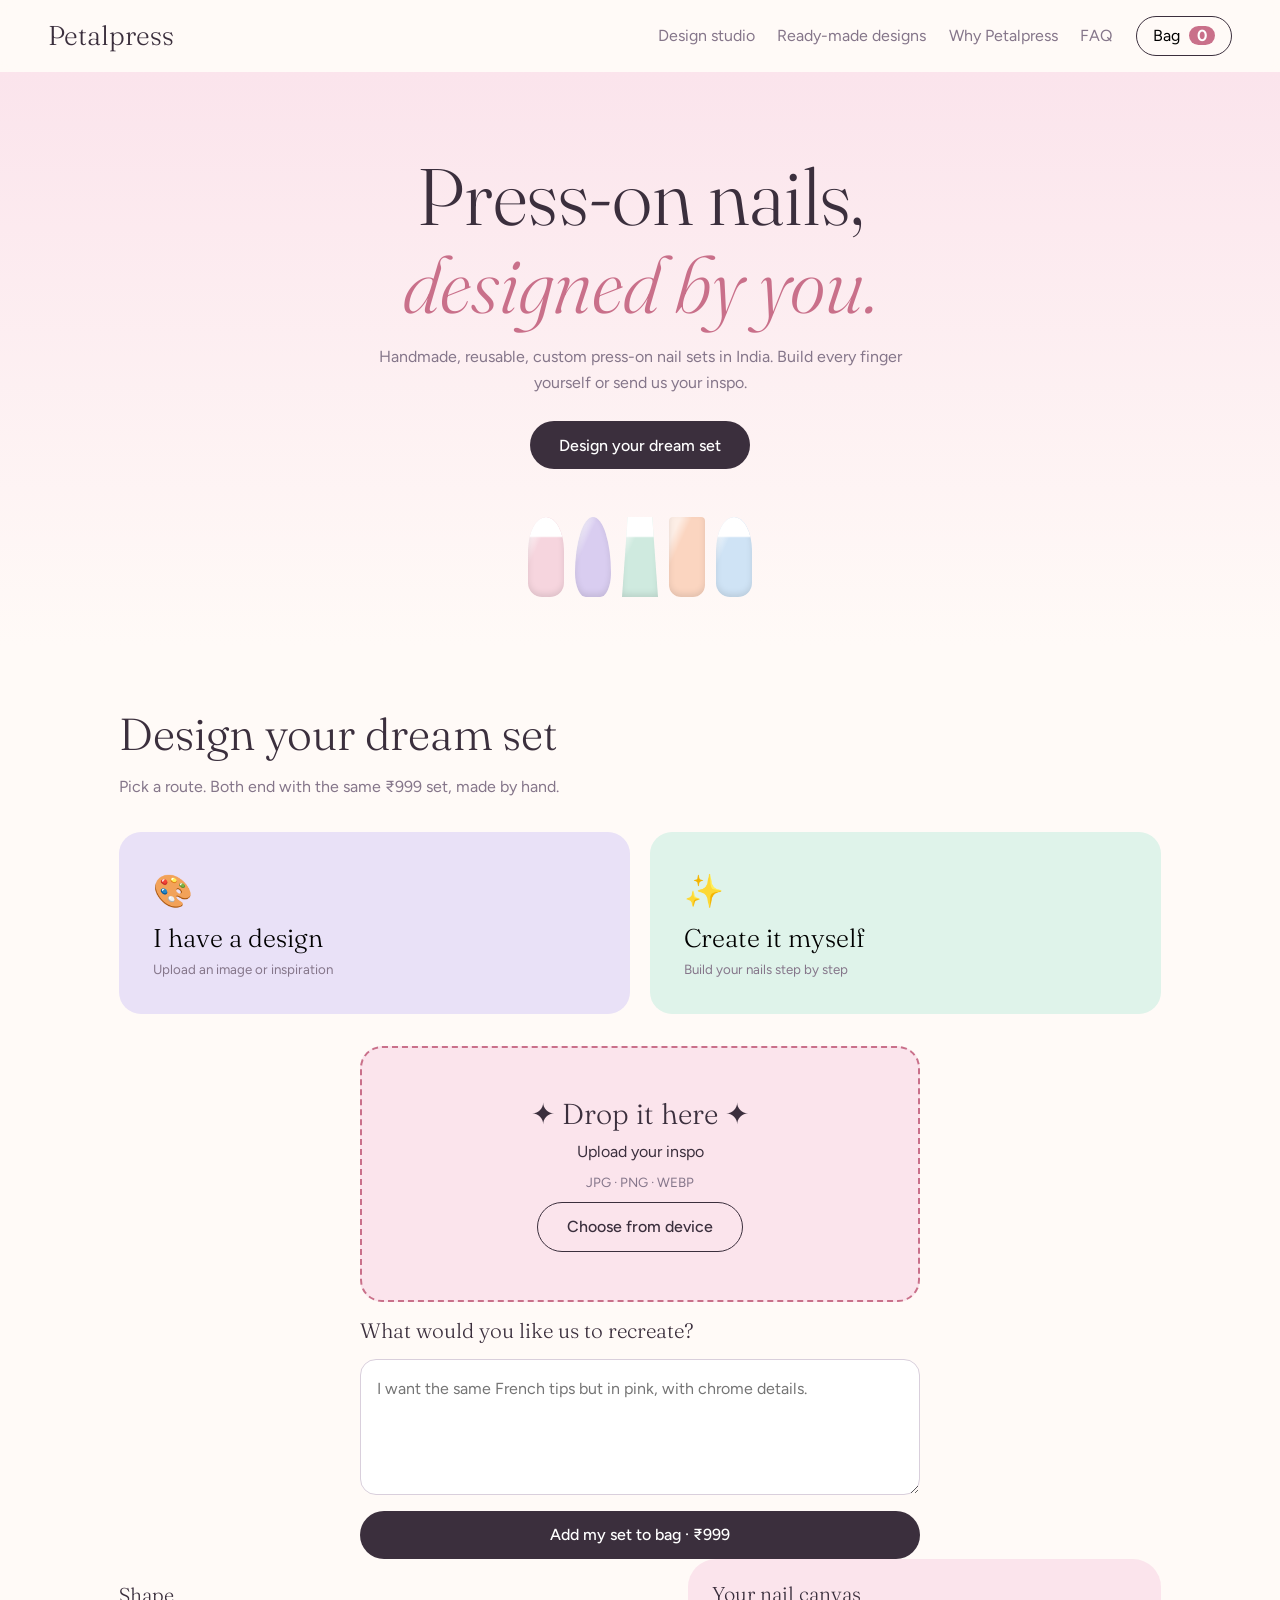
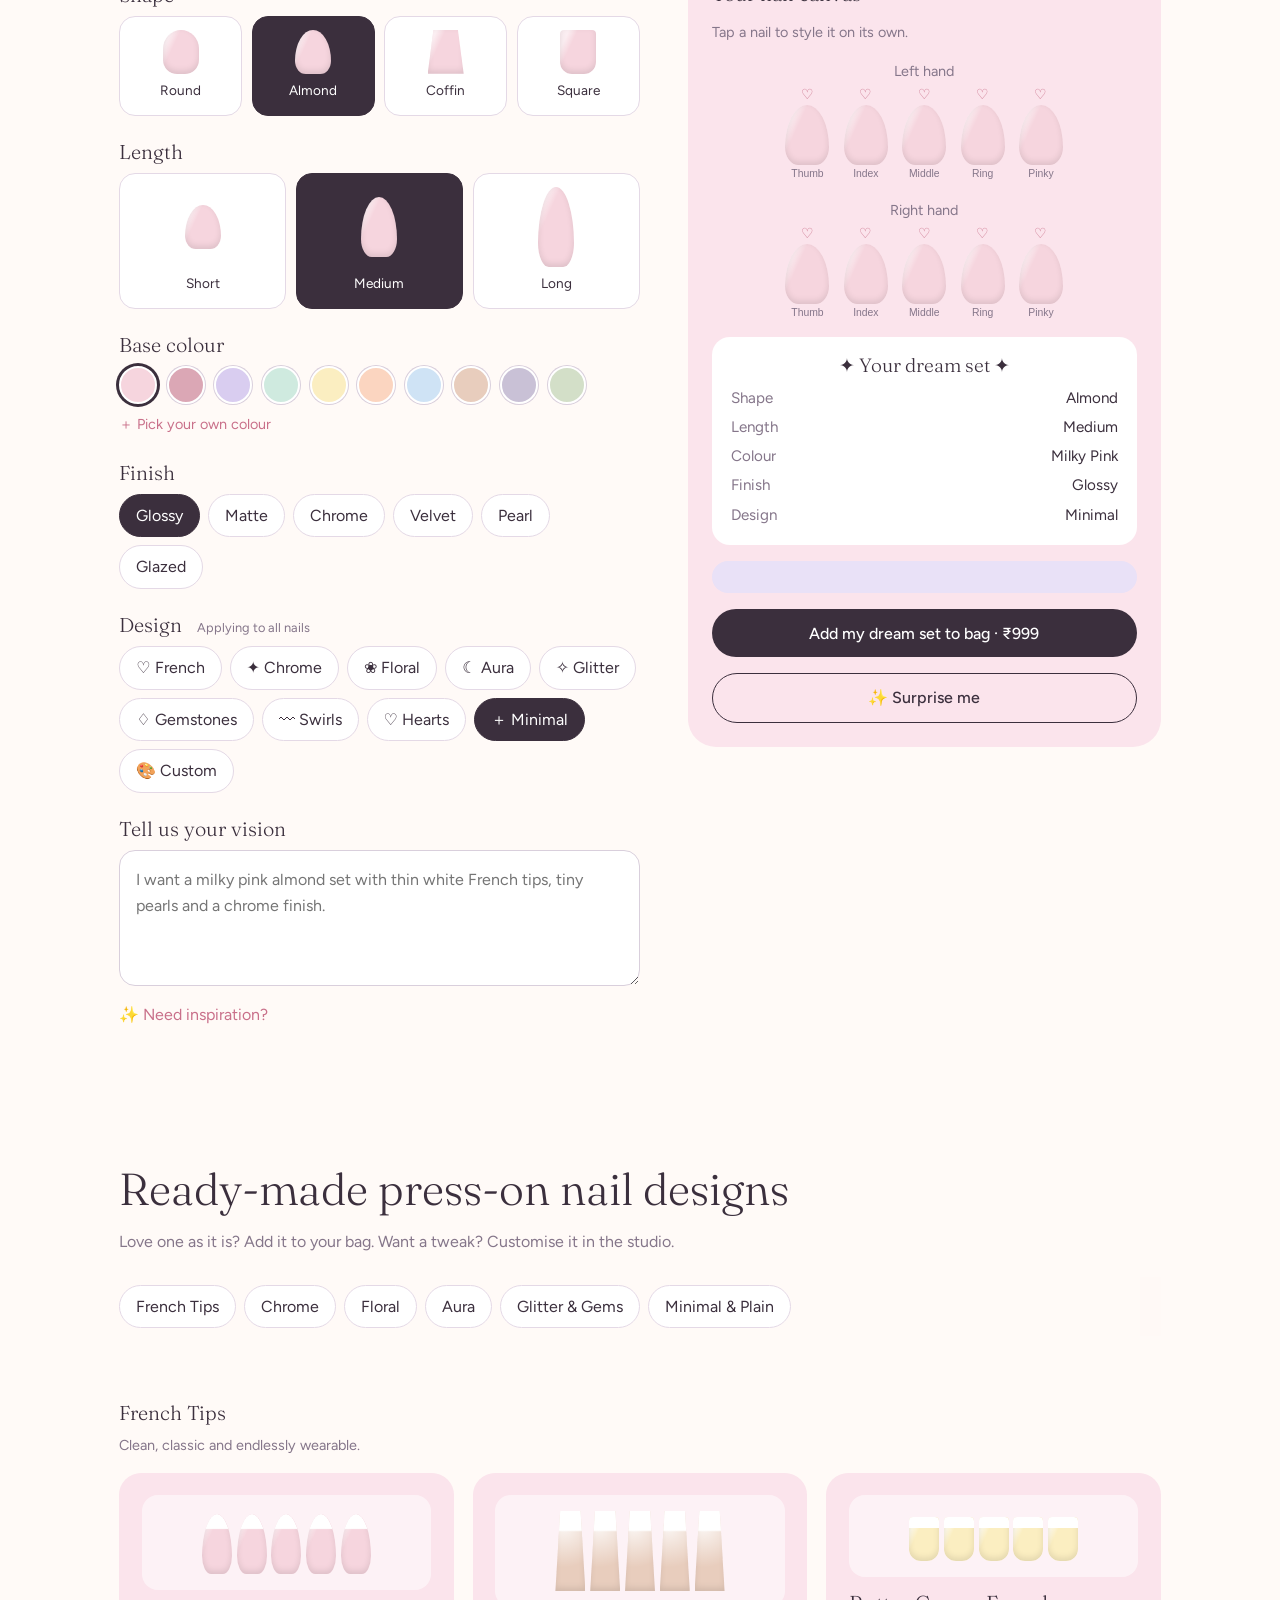
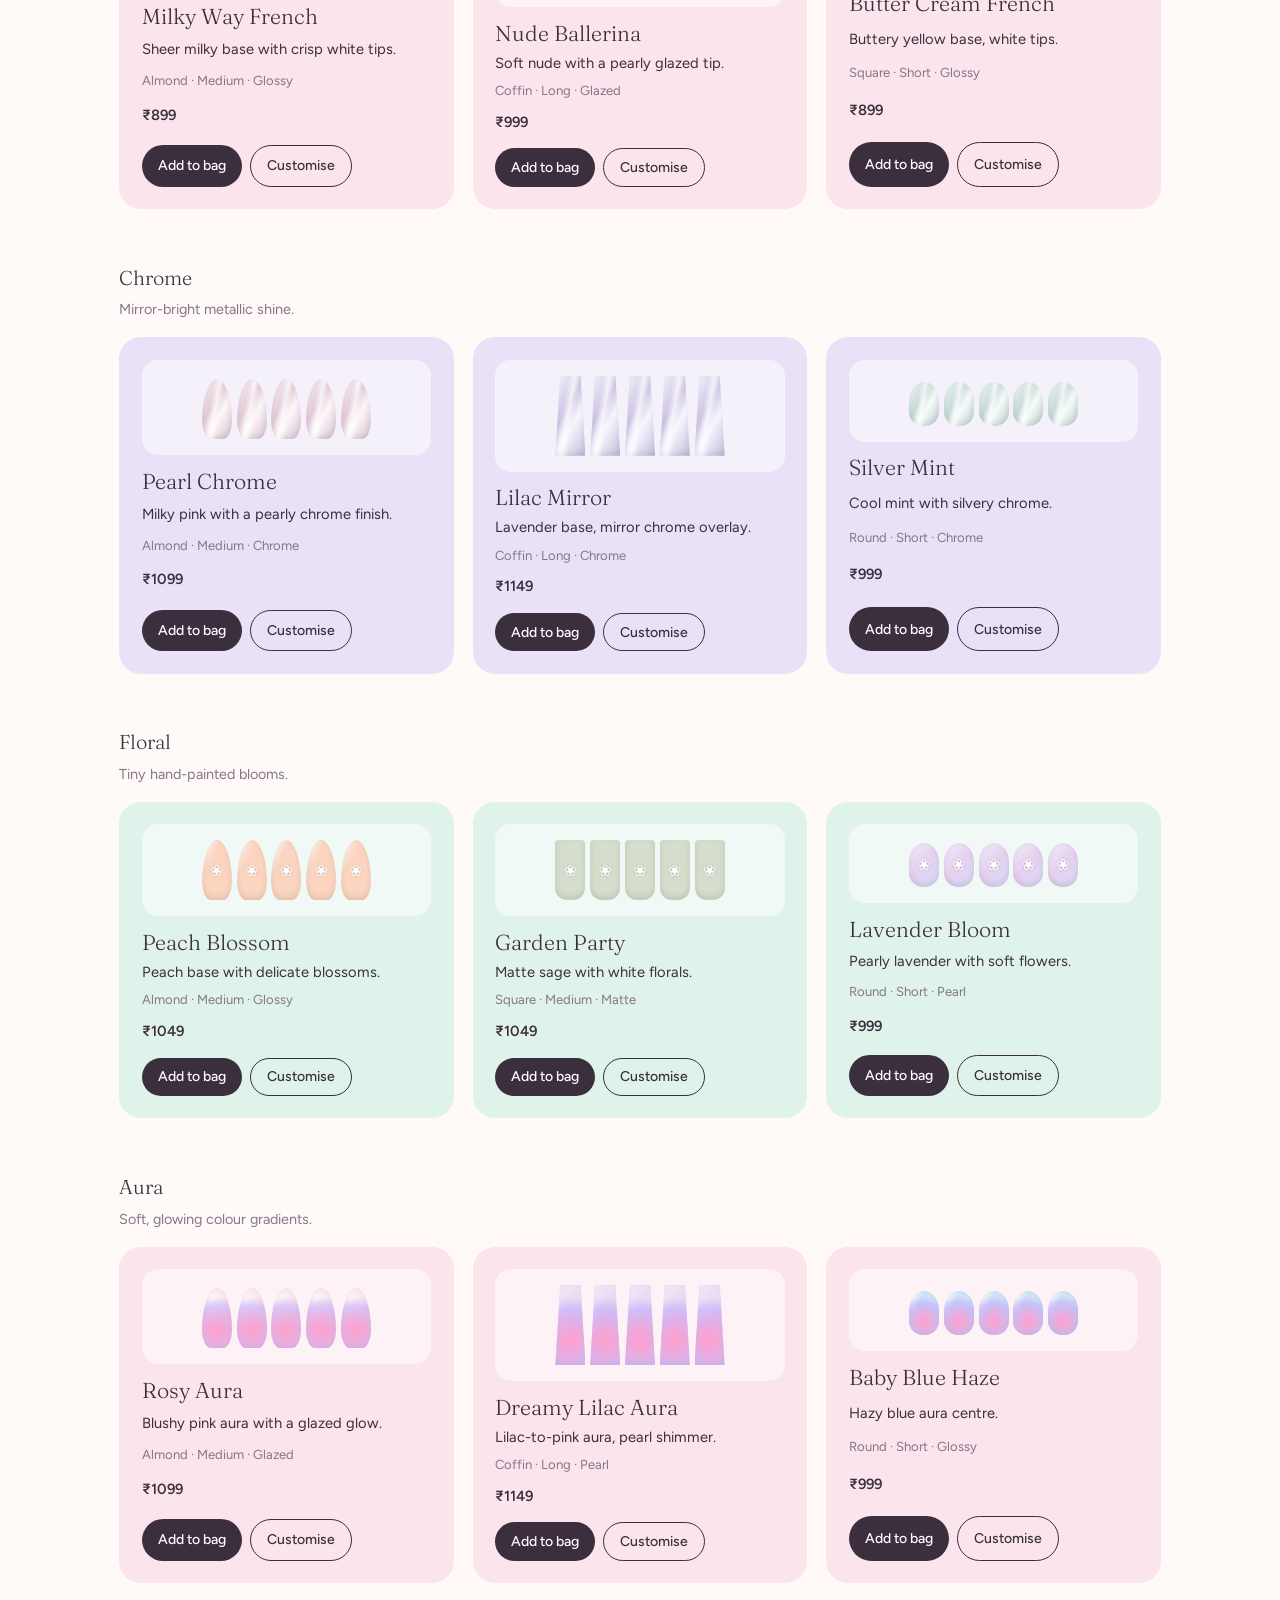
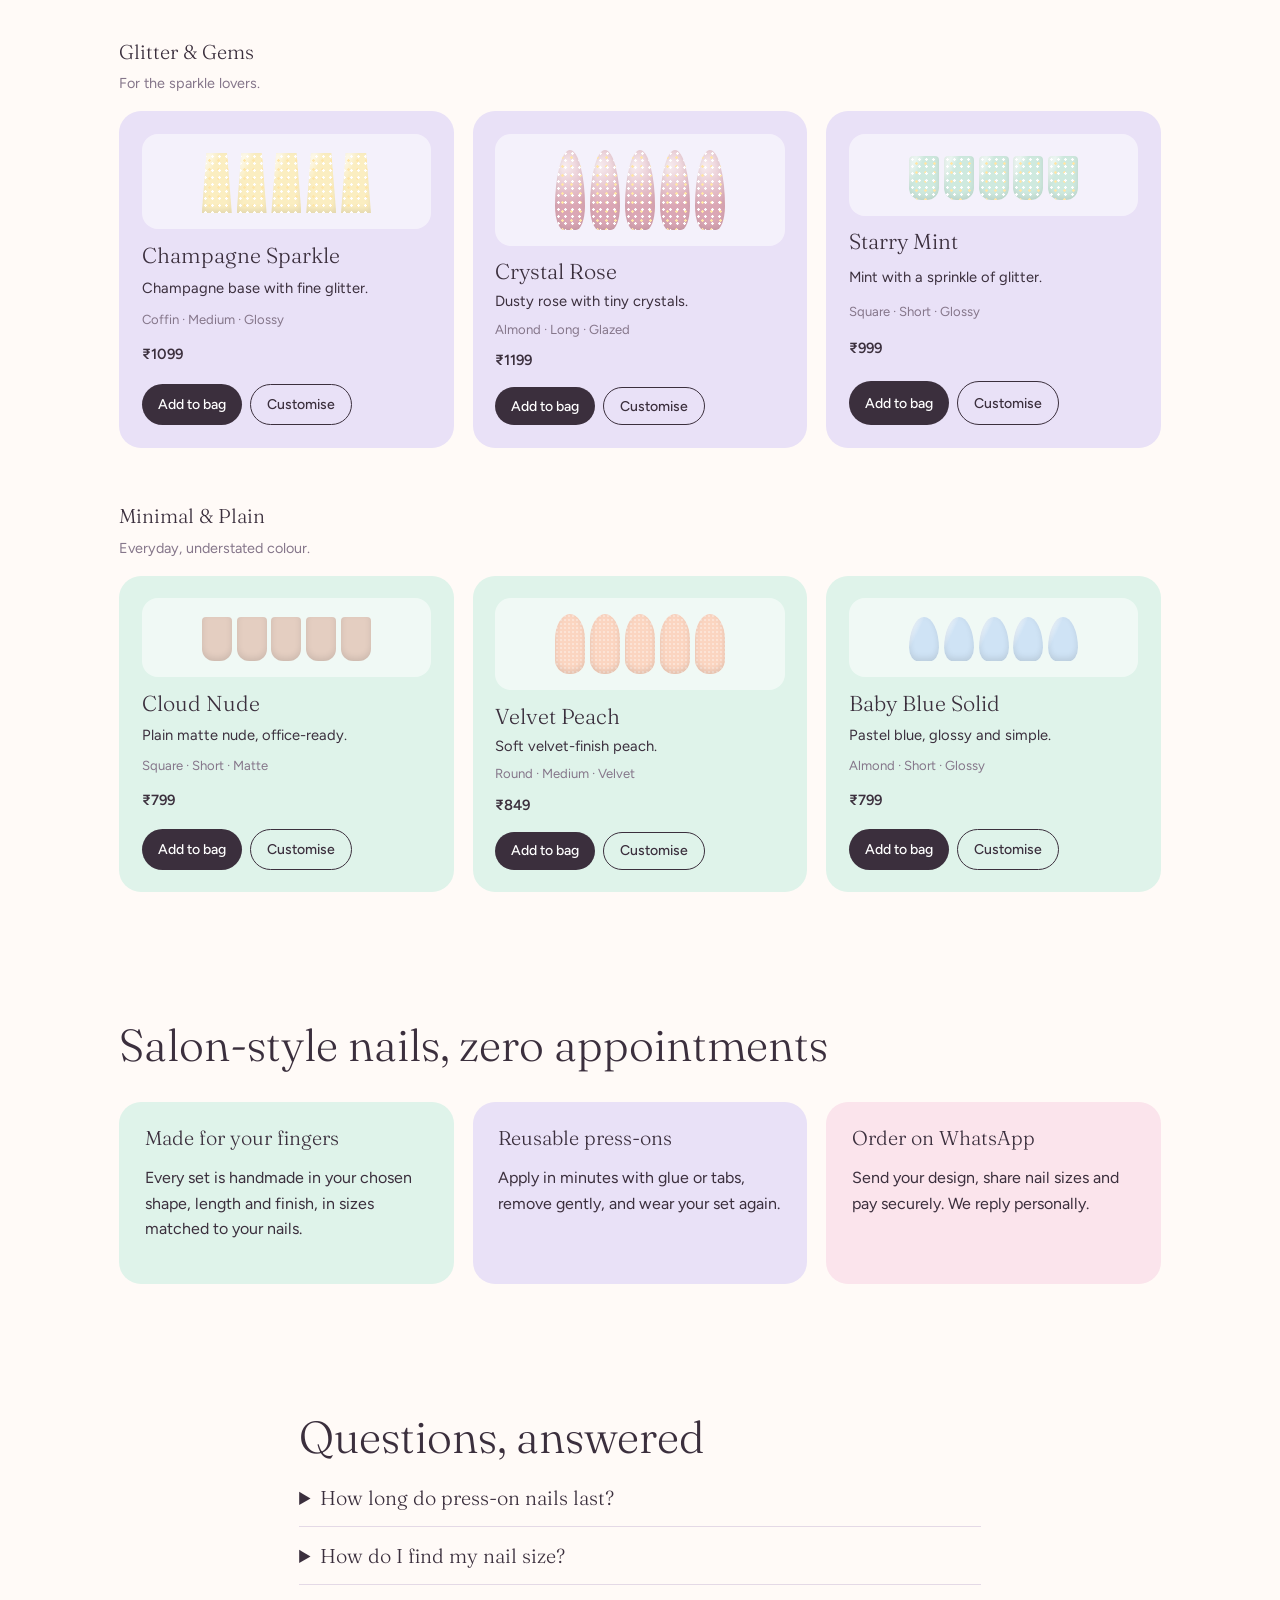
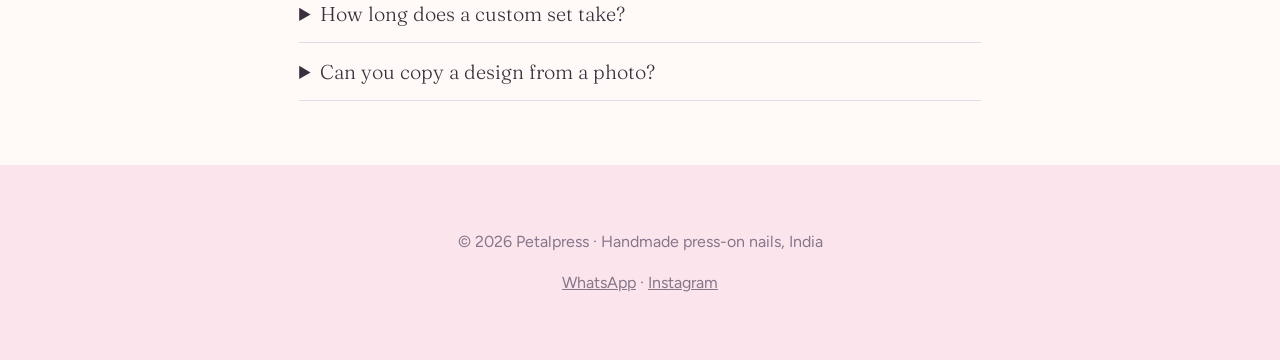
==== index.html @ 35c2916c "Add files via upload" ====
<!DOCTYPE html>
<html lang="en-IN">
<head>
<meta charset="utf-8">
<meta name="viewport" content="width=device-width, initial-scale=1">
<title>Custom Press-On Nails India | Design Your Dream Set | Petalpress</title>
<meta name="description" content="Design custom press-on nails online. Pick shape, length, colour, finish and design for each finger, or upload your inspo. Handmade reusable nail sets from ₹999, delivered across India.">
<meta name="robots" content="index, follow, max-image-preview:large">
<link rel="canonical" href="https://www.yourdomain.com/">
<meta name="theme-color" content="#fbe4ec">
<link rel="icon" href="/favicon.svg" type="image/svg+xml">
<link rel="apple-touch-icon" href="/apple-touch-icon.png">
<link rel="manifest" href="/site.webmanifest">
<meta property="og:type" content="website">
<meta property="og:site_name" content="Petalpress">
<meta property="og:title" content="Custom Press-On Nails India | Design Your Dream Set">
<meta property="og:description" content="Build your own handmade press-on nail set, finger by finger, and order on WhatsApp.">
<meta property="og:url" content="https://www.yourdomain.com/">
<meta property="og:image" content="https://www.yourdomain.com/og-image.jpg">
<meta property="og:locale" content="en_IN">
<meta name="twitter:card" content="summary_large_image">
<meta name="twitter:title" content="Custom Press-On Nails India | Petalpress">
<meta name="twitter:description" content="Design your dream press-on nail set online. Handmade, reusable, from ₹999.">
<meta name="twitter:image" content="https://www.yourdomain.com/og-image.jpg">
<link rel="preconnect" href="https://fonts.googleapis.com">
<link rel="preconnect" href="https://fonts.gstatic.com" crossorigin>
<link rel="stylesheet" href="https://fonts.googleapis.com/css2?family=Fraunces:ital,opsz,wght@0,9..144,300;1,9..144,300&family=Figtree:wght@400;500;600&display=swap">
<link rel="stylesheet" href="/styles.css">
<script type="application/ld+json">
{"@context":"https://schema.org","@graph":[
{"@type":"Organization","@id":"https://www.yourdomain.com/#org","name":"Petalpress","url":"https://www.yourdomain.com/","logo":"https://www.yourdomain.com/logo.png","sameAs":["https://www.instagram.com/yourhandle"],"contactPoint":{"@type":"ContactPoint","contactType":"customer service","telephone":"+91-9999999999","availableLanguage":["English","Hindi"]}},
{"@type":"WebSite","@id":"https://www.yourdomain.com/#site","url":"https://www.yourdomain.com/","name":"Petalpress","publisher":{"@id":"https://www.yourdomain.com/#org"},"inLanguage":"en-IN"},
{"@type":"Product","name":"Custom Handmade Press-On Nail Set","description":"Personalised reusable press-on nails. Choose shape, length, colour, finish and design for every nail.","image":"https://www.yourdomain.com/og-image.jpg","brand":{"@type":"Brand","name":"Petalpress"},"offers":{"@type":"Offer","priceCurrency":"INR","price":"999","availability":"https://schema.org/InStock","url":"https://www.yourdomain.com/#studio","areaServed":"IN"}},
{"@type":"FAQPage","mainEntity":[
{"@type":"Question","name":"How long do press-on nails last?","acceptedAnswer":{"@type":"Answer","text":"With nail glue they last 1 to 2 weeks. With adhesive tabs they last 2 to 3 days. Gently removed sets can be reused."}},
{"@type":"Question","name":"How do I find my nail size?","acceptedAnswer":{"@type":"Answer","text":"Measure the widest part of each nail in millimetres and send the sizes on WhatsApp after you place your order. We also send a size guide."}},
{"@type":"Question","name":"How long does a custom set take?","acceptedAnswer":{"@type":"Answer","text":"Each set is handmade to order in 5 to 7 working days, plus delivery across India."}},
{"@type":"Question","name":"Can you copy a design from a photo?","acceptedAnswer":{"@type":"Answer","text":"Yes. Choose I have a design, upload your inspiration, describe any changes, and send us the image on WhatsApp."}}]}]}
</script>
<script type="application/ld+json">
{"@context": "https://schema.org", "@type": "ItemList", "name": "Ready-made press-on nail designs", "itemListElement": [{"@type": "ListItem", "position": 1, "item": {"@type": "Product", "name": "Milky Way French Press-On Nails", "description": "Sheer milky base with crisp white tips.", "brand": {"@type": "Brand", "name": "Petalpress"}, "offers": {"@type": "Offer", "priceCurrency": "INR", "price": "899", "availability": "https://schema.org/InStock"}}}, {"@type": "ListItem", "position": 2, "item": {"@type": "Product", "name": "Nude Ballerina Press-On Nails", "description": "Soft nude with a pearly glazed tip.", "brand": {"@type": "Brand", "name": "Petalpress"}, "offers": {"@type": "Offer", "priceCurrency": "INR", "price": "999", "availability": "https://schema.org/InStock"}}}, {"@type": "ListItem", "position": 3, "item": {"@type": "Product", "name": "Butter Cream French Press-On Nails", "description": "Buttery yellow base, white tips.", "brand": {"@type": "Brand", "name": "Petalpress"}, "offers": {"@type": "Offer", "priceCurrency": "INR", "price": "899", "availability": "https://schema.org/InStock"}}}, {"@type": "ListItem", "position": 4, "item": {"@type": "Product", "name": "Pearl Chrome Press-On Nails", "description": "Milky pink with a pearly chrome finish.", "brand": {"@type": "Brand", "name": "Petalpress"}, "offers": {"@type": "Offer", "priceCurrency": "INR", "price": "1099", "availability": "https://schema.org/InStock"}}}, {"@type": "ListItem", "position": 5, "item": {"@type": "Product", "name": "Lilac Mirror Press-On Nails", "description": "Lavender base, mirror chrome overlay.", "brand": {"@type": "Brand", "name": "Petalpress"}, "offers": {"@type": "Offer", "priceCurrency": "INR", "price": "1149", "availability": "https://schema.org/InStock"}}}, {"@type": "ListItem", "position": 6, "item": {"@type": "Product", "name": "Silver Mint Press-On Nails", "description": "Cool mint with silvery chrome.", "brand": {"@type": "Brand", "name": "Petalpress"}, "offers": {"@type": "Offer", "priceCurrency": "INR", "price": "999", "availability": "https://schema.org/InStock"}}}, {"@type": "ListItem", "position": 7, "item": {"@type": "Product", "name": "Peach Blossom Press-On Nails", "description": "Peach base with delicate blossoms.", "brand": {"@type": "Brand", "name": "Petalpress"}, "offers": {"@type": "Offer", "priceCurrency": "INR", "price": "1049", "availability": "https://schema.org/InStock"}}}, {"@type": "ListItem", "position": 8, "item": {"@type": "Product", "name": "Garden Party Press-On Nails", "description": "Matte sage with white florals.", "brand": {"@type": "Brand", "name": "Petalpress"}, "offers": {"@type": "Offer", "priceCurrency": "INR", "price": "1049", "availability": "https://schema.org/InStock"}}}, {"@type": "ListItem", "position": 9, "item": {"@type": "Product", "name": "Lavender Bloom Press-On Nails", "description": "Pearly lavender with soft flowers.", "brand": {"@type": "Brand", "name": "Petalpress"}, "offers": {"@type": "Offer", "priceCurrency": "INR", "price": "999", "availability": "https://schema.org/InStock"}}}, {"@type": "ListItem", "position": 10, "item": {"@type": "Product", "name": "Rosy Aura Press-On Nails", "description": "Blushy pink aura with a glazed glow.", "brand": {"@type": "Brand", "name": "Petalpress"}, "offers": {"@type": "Offer", "priceCurrency": "INR", "price": "1099", "availability": "https://schema.org/InStock"}}}, {"@type": "ListItem", "position": 11, "item": {"@type": "Product", "name": "Dreamy Lilac Aura Press-On Nails", "description": "Lilac-to-pink aura, pearl shimmer.", "brand": {"@type": "Brand", "name": "Petalpress"}, "offers": {"@type": "Offer", "priceCurrency": "INR", "price": "1149", "availability": "https://schema.org/InStock"}}}, {"@type": "ListItem", "position": 12, "item": {"@type": "Product", "name": "Baby Blue Haze Press-On Nails", "description": "Hazy blue aura centre.", "brand": {"@type": "Brand", "name": "Petalpress"}, "offers": {"@type": "Offer", "priceCurrency": "INR", "price": "999", "availability": "https://schema.org/InStock"}}}, {"@type": "ListItem", "position": 13, "item": {"@type": "Product", "name": "Champagne Sparkle Press-On Nails", "description": "Champagne base with fine glitter.", "brand": {"@type": "Brand", "name": "Petalpress"}, "offers": {"@type": "Offer", "priceCurrency": "INR", "price": "1099", "availability": "https://schema.org/InStock"}}}, {"@type": "ListItem", "position": 14, "item": {"@type": "Product", "name": "Crystal Rose Press-On Nails", "description": "Dusty rose with tiny crystals.", "brand": {"@type": "Brand", "name": "Petalpress"}, "offers": {"@type": "Offer", "priceCurrency": "INR", "price": "1199", "availability": "https://schema.org/InStock"}}}, {"@type": "ListItem", "position": 15, "item": {"@type": "Product", "name": "Starry Mint Press-On Nails", "description": "Mint with a sprinkle of glitter.", "brand": {"@type": "Brand", "name": "Petalpress"}, "offers": {"@type": "Offer", "priceCurrency": "INR", "price": "999", "availability": "https://schema.org/InStock"}}}, {"@type": "ListItem", "position": 16, "item": {"@type": "Product", "name": "Cloud Nude Press-On Nails", "description": "Plain matte nude, office-ready.", "brand": {"@type": "Brand", "name": "Petalpress"}, "offers": {"@type": "Offer", "priceCurrency": "INR", "price": "799", "availability": "https://schema.org/InStock"}}}, {"@type": "ListItem", "position": 17, "item": {"@type": "Product", "name": "Velvet Peach Press-On Nails", "description": "Soft velvet-finish peach.", "brand": {"@type": "Brand", "name": "Petalpress"}, "offers": {"@type": "Offer", "priceCurrency": "INR", "price": "849", "availability": "https://schema.org/InStock"}}}, {"@type": "ListItem", "position": 18, "item": {"@type": "Product", "name": "Baby Blue Solid Press-On Nails", "description": "Pastel blue, glossy and simple.", "brand": {"@type": "Brand", "name": "Petalpress"}, "offers": {"@type": "Offer", "priceCurrency": "INR", "price": "799", "availability": "https://schema.org/InStock"}}}]}
</script>
</head>
<body>
<a class="skip" href="#studio">Skip to nail studio</a>
<header class="top">
  <a href="/" class="logo" aria-label="Petalpress home">Petalpress</a>
  <nav aria-label="Main"><a href="#studio">Design studio</a><a href="#designs">Ready-made designs</a><a href="#why">Why Petalpress</a><a href="#faq">FAQ</a></nav>
  <button class="bagbtn" id="bagOpen" aria-label="Open bag">Bag <b id="bagCount">0</b></button>
</header>

<main>
<section class="hero">
  <h1>Press-on nails,<br><em>designed by you.</em></h1>
  <p>Handmade, reusable, custom press-on nail sets in India. Build every finger yourself or send us your inspo.</p>
  <a class="btn" href="#studio">Design your dream set</a>
  <div class="hero-nails" aria-hidden="true" id="heroNails"></div>
</section>

<section id="studio" class="studio" aria-labelledby="studio-h">
  <h2 id="studio-h">Design your dream set</h2>
  <p class="lead">Pick a route. Both end with the same ₹999 set, made by hand.</p>

  <div class="routes" id="routes">
    <button class="route" data-route="upload"><span class="ic">🎨</span><strong>I have a design</strong><small>Upload an image or inspiration</small></button>
    <button class="route" data-route="create"><span class="ic">✨</span><strong>Create it myself</strong><small>Build your nails step by step</small></button>
  </div>

  <!-- UPLOAD ROUTE -->
  <div class="panel" id="uploadPanel" hidden>
    <label class="drop" id="drop" for="file" tabindex="0">
      <span class="big">✦ Drop it here ✦</span>
      <span>Upload your inspo</span><small>JPG · PNG · WEBP</small>
      <span class="btn ghost">Choose from device</span>
    </label>
    <input type="file" id="file" accept="image/jpeg,image/png,image/webp" hidden>
    <figure class="polaroid" id="polaroid" hidden>
      <img id="inspoImg" alt="Your nail inspiration upload">
      <figcaption>This is your inspiration ✨</figcaption>
    </figure>
    <label class="lbl" for="recreate">What would you like us to recreate?</label>
    <textarea id="recreate" rows="4" placeholder="I want the same French tips but in pink, with chrome details."></textarea>
    <button class="btn" id="addUpload">Add my set to bag · ₹999</button>
  </div>

  <!-- CREATE ROUTE -->
  <div class="builder" id="createPanel" hidden>
    <div class="steps">
      <h3>Shape</h3><div class="opts" id="shapeOpts"></div>
      <h3>Length</h3><div class="opts" id="lenOpts"></div>
      <h3>Base colour</h3><div class="sw" id="swatches"></div>
      <h3>Finish</h3><div class="chips" id="finOpts"></div>
      <h3>Design <small id="applyTo">Applying to all nails</small></h3><div class="chips" id="desOpts"></div>
      <h3>Tell us your vision</h3>
      <textarea id="vision" rows="4" placeholder="I want a milky pink almond set with thin white French tips, tiny pearls and a chrome finish."></textarea>
      <button class="link" id="inspire">✨ Need inspiration?</button>
    </div>

    <aside class="preview" aria-live="polite">
      <h3>Your nail canvas</h3>
      <p class="hint">Tap a nail to style it on its own.</p>
      <div id="canvas"></div>
      <div class="summary" id="summary"></div>
      <div class="surprise" id="surprise" hidden></div>
      <button class="btn" id="addBtn">Add my dream set to bag · ₹999</button>
      <button class="btn ghost" id="surpriseBtn">✨ Surprise me</button>
    </aside>
  </div>
</section>

<section id="designs" class="designs" aria-labelledby="designs-h">
<h2 id="designs-h">Ready-made press-on nail designs</h2>
<p class="lead">Love one as it is? Add it to your bag. Want a tweak? Customise it in the studio.</p>
<nav class="catnav" aria-label="Design categories"><a class="chip" href="#cat-french">French Tips</a><a class="chip" href="#cat-chrome">Chrome</a><a class="chip" href="#cat-floral">Floral</a><a class="chip" href="#cat-aura">Aura</a><a class="chip" href="#cat-glitter">Glitter & Gems</a><a class="chip" href="#cat-minimal">Minimal & Plain</a></nav>
<div class="cat" id="cat-french"><h3>French Tips</h3><p class="hint">Clean, classic and endlessly wearable.</p><div class="grid">
<article class="card" data-name="Milky Way French" data-shape="Almond" data-length="Medium" data-color="Milky Pink" data-hex="#f6d5de" data-finish="Glossy" data-design="French" data-price="899"><div class="strip big-n" aria-hidden="true"><span class="nail s-Almond l-Medium f-Glossy" style="--c:#f6d5de"><i class="d d-French"></i></span><span class="nail s-Almond l-Medium f-Glossy" style="--c:#f6d5de"><i class="d d-French"></i></span><span class="nail s-Almond l-Medium f-Glossy" style="--c:#f6d5de"><i class="d d-French"></i></span><span class="nail s-Almond l-Medium f-Glossy" style="--c:#f6d5de"><i class="d d-French"></i></span><span class="nail s-Almond l-Medium f-Glossy" style="--c:#f6d5de"><i class="d d-French"></i></span></div><h4>Milky Way French</h4><p>Sheer milky base with crisp white tips.</p><p class="meta">Almond · Medium · Glossy</p><p class="price">₹899</p><div class="row"><button class="btn" data-act="add">Add to bag</button><button class="btn ghost" data-act="custom">Customise</button></div></article>
<article class="card" data-name="Nude Ballerina" data-shape="Coffin" data-length="Long" data-color="Nude" data-hex="#e8cdbd" data-finish="Glazed" data-design="French" data-price="999"><div class="strip big-n" aria-hidden="true"><span class="nail s-Coffin l-Long f-Glazed" style="--c:#e8cdbd"><i class="d d-French"></i></span><span class="nail s-Coffin l-Long f-Glazed" style="--c:#e8cdbd"><i class="d d-French"></i></span><span class="nail s-Coffin l-Long f-Glazed" style="--c:#e8cdbd"><i class="d d-French"></i></span><span class="nail s-Coffin l-Long f-Glazed" style="--c:#e8cdbd"><i class="d d-French"></i></span><span class="nail s-Coffin l-Long f-Glazed" style="--c:#e8cdbd"><i class="d d-French"></i></span></div><h4>Nude Ballerina</h4><p>Soft nude with a pearly glazed tip.</p><p class="meta">Coffin · Long · Glazed</p><p class="price">₹999</p><div class="row"><button class="btn" data-act="add">Add to bag</button><button class="btn ghost" data-act="custom">Customise</button></div></article>
<article class="card" data-name="Butter Cream French" data-shape="Square" data-length="Short" data-color="Butter" data-hex="#fbeec1" data-finish="Glossy" data-design="French" data-price="899"><div class="strip big-n" aria-hidden="true"><span class="nail s-Square l-Short f-Glossy" style="--c:#fbeec1"><i class="d d-French"></i></span><span class="nail s-Square l-Short f-Glossy" style="--c:#fbeec1"><i class="d d-French"></i></span><span class="nail s-Square l-Short f-Glossy" style="--c:#fbeec1"><i class="d d-French"></i></span><span class="nail s-Square l-Short f-Glossy" style="--c:#fbeec1"><i class="d d-French"></i></span><span class="nail s-Square l-Short f-Glossy" style="--c:#fbeec1"><i class="d d-French"></i></span></div><h4>Butter Cream French</h4><p>Buttery yellow base, white tips.</p><p class="meta">Square · Short · Glossy</p><p class="price">₹899</p><div class="row"><button class="btn" data-act="add">Add to bag</button><button class="btn ghost" data-act="custom">Customise</button></div></article>
</div></div>
<div class="cat" id="cat-chrome"><h3>Chrome</h3><p class="hint">Mirror-bright metallic shine.</p><div class="grid">
<article class="card" data-name="Pearl Chrome" data-shape="Almond" data-length="Medium" data-color="Milky Pink" data-hex="#f6d5de" data-finish="Chrome" data-design="Chrome" data-price="1099"><div class="strip big-n" aria-hidden="true"><span class="nail s-Almond l-Medium f-Chrome" style="--c:#f6d5de"><i class="d d-Chrome"></i></span><span class="nail s-Almond l-Medium f-Chrome" style="--c:#f6d5de"><i class="d d-Chrome"></i></span><span class="nail s-Almond l-Medium f-Chrome" style="--c:#f6d5de"><i class="d d-Chrome"></i></span><span class="nail s-Almond l-Medium f-Chrome" style="--c:#f6d5de"><i class="d d-Chrome"></i></span><span class="nail s-Almond l-Medium f-Chrome" style="--c:#f6d5de"><i class="d d-Chrome"></i></span></div><h4>Pearl Chrome</h4><p>Milky pink with a pearly chrome finish.</p><p class="meta">Almond · Medium · Chrome</p><p class="price">₹1099</p><div class="row"><button class="btn" data-act="add">Add to bag</button><button class="btn ghost" data-act="custom">Customise</button></div></article>
<article class="card" data-name="Lilac Mirror" data-shape="Coffin" data-length="Long" data-color="Lavender" data-hex="#d9cdf0" data-finish="Chrome" data-design="Chrome" data-price="1149"><div class="strip big-n" aria-hidden="true"><span class="nail s-Coffin l-Long f-Chrome" style="--c:#d9cdf0"><i class="d d-Chrome"></i></span><span class="nail s-Coffin l-Long f-Chrome" style="--c:#d9cdf0"><i class="d d-Chrome"></i></span><span class="nail s-Coffin l-Long f-Chrome" style="--c:#d9cdf0"><i class="d d-Chrome"></i></span><span class="nail s-Coffin l-Long f-Chrome" style="--c:#d9cdf0"><i class="d d-Chrome"></i></span><span class="nail s-Coffin l-Long f-Chrome" style="--c:#d9cdf0"><i class="d d-Chrome"></i></span></div><h4>Lilac Mirror</h4><p>Lavender base, mirror chrome overlay.</p><p class="meta">Coffin · Long · Chrome</p><p class="price">₹1149</p><div class="row"><button class="btn" data-act="add">Add to bag</button><button class="btn ghost" data-act="custom">Customise</button></div></article>
<article class="card" data-name="Silver Mint" data-shape="Round" data-length="Short" data-color="Mint" data-hex="#cfeadf" data-finish="Chrome" data-design="Chrome" data-price="999"><div class="strip big-n" aria-hidden="true"><span class="nail s-Round l-Short f-Chrome" style="--c:#cfeadf"><i class="d d-Chrome"></i></span><span class="nail s-Round l-Short f-Chrome" style="--c:#cfeadf"><i class="d d-Chrome"></i></span><span class="nail s-Round l-Short f-Chrome" style="--c:#cfeadf"><i class="d d-Chrome"></i></span><span class="nail s-Round l-Short f-Chrome" style="--c:#cfeadf"><i class="d d-Chrome"></i></span><span class="nail s-Round l-Short f-Chrome" style="--c:#cfeadf"><i class="d d-Chrome"></i></span></div><h4>Silver Mint</h4><p>Cool mint with silvery chrome.</p><p class="meta">Round · Short · Chrome</p><p class="price">₹999</p><div class="row"><button class="btn" data-act="add">Add to bag</button><button class="btn ghost" data-act="custom">Customise</button></div></article>
</div></div>
<div class="cat" id="cat-floral"><h3>Floral</h3><p class="hint">Tiny hand-painted blooms.</p><div class="grid">
<article class="card" data-name="Peach Blossom" data-shape="Almond" data-length="Medium" data-color="Peach" data-hex="#fbd5c0" data-finish="Glossy" data-design="Floral" data-price="1049"><div class="strip big-n" aria-hidden="true"><span class="nail s-Almond l-Medium f-Glossy" style="--c:#fbd5c0"><i class="d d-Floral">❀</i></span><span class="nail s-Almond l-Medium f-Glossy" style="--c:#fbd5c0"><i class="d d-Floral">❀</i></span><span class="nail s-Almond l-Medium f-Glossy" style="--c:#fbd5c0"><i class="d d-Floral">❀</i></span><span class="nail s-Almond l-Medium f-Glossy" style="--c:#fbd5c0"><i class="d d-Floral">❀</i></span><span class="nail s-Almond l-Medium f-Glossy" style="--c:#fbd5c0"><i class="d d-Floral">❀</i></span></div><h4>Peach Blossom</h4><p>Peach base with delicate blossoms.</p><p class="meta">Almond · Medium · Glossy</p><p class="price">₹1049</p><div class="row"><button class="btn" data-act="add">Add to bag</button><button class="btn ghost" data-act="custom">Customise</button></div></article>
<article class="card" data-name="Garden Party" data-shape="Square" data-length="Medium" data-color="Sage" data-hex="#d3dfc8" data-finish="Matte" data-design="Floral" data-price="1049"><div class="strip big-n" aria-hidden="true"><span class="nail s-Square l-Medium f-Matte" style="--c:#d3dfc8"><i class="d d-Floral">❀</i></span><span class="nail s-Square l-Medium f-Matte" style="--c:#d3dfc8"><i class="d d-Floral">❀</i></span><span class="nail s-Square l-Medium f-Matte" style="--c:#d3dfc8"><i class="d d-Floral">❀</i></span><span class="nail s-Square l-Medium f-Matte" style="--c:#d3dfc8"><i class="d d-Floral">❀</i></span><span class="nail s-Square l-Medium f-Matte" style="--c:#d3dfc8"><i class="d d-Floral">❀</i></span></div><h4>Garden Party</h4><p>Matte sage with white florals.</p><p class="meta">Square · Medium · Matte</p><p class="price">₹1049</p><div class="row"><button class="btn" data-act="add">Add to bag</button><button class="btn ghost" data-act="custom">Customise</button></div></article>
<article class="card" data-name="Lavender Bloom" data-shape="Round" data-length="Short" data-color="Lavender" data-hex="#d9cdf0" data-finish="Pearl" data-design="Floral" data-price="999"><div class="strip big-n" aria-hidden="true"><span class="nail s-Round l-Short f-Pearl" style="--c:#d9cdf0"><i class="d d-Floral">❀</i></span><span class="nail s-Round l-Short f-Pearl" style="--c:#d9cdf0"><i class="d d-Floral">❀</i></span><span class="nail s-Round l-Short f-Pearl" style="--c:#d9cdf0"><i class="d d-Floral">❀</i></span><span class="nail s-Round l-Short f-Pearl" style="--c:#d9cdf0"><i class="d d-Floral">❀</i></span><span class="nail s-Round l-Short f-Pearl" style="--c:#d9cdf0"><i class="d d-Floral">❀</i></span></div><h4>Lavender Bloom</h4><p>Pearly lavender with soft flowers.</p><p class="meta">Round · Short · Pearl</p><p class="price">₹999</p><div class="row"><button class="btn" data-act="add">Add to bag</button><button class="btn ghost" data-act="custom">Customise</button></div></article>
</div></div>
<div class="cat" id="cat-aura"><h3>Aura</h3><p class="hint">Soft, glowing colour gradients.</p><div class="grid">
<article class="card" data-name="Rosy Aura" data-shape="Almond" data-length="Medium" data-color="Milky Pink" data-hex="#f6d5de" data-finish="Glazed" data-design="Aura" data-price="1099"><div class="strip big-n" aria-hidden="true"><span class="nail s-Almond l-Medium f-Glazed" style="--c:#f6d5de"><i class="d d-Aura"></i></span><span class="nail s-Almond l-Medium f-Glazed" style="--c:#f6d5de"><i class="d d-Aura"></i></span><span class="nail s-Almond l-Medium f-Glazed" style="--c:#f6d5de"><i class="d d-Aura"></i></span><span class="nail s-Almond l-Medium f-Glazed" style="--c:#f6d5de"><i class="d d-Aura"></i></span><span class="nail s-Almond l-Medium f-Glazed" style="--c:#f6d5de"><i class="d d-Aura"></i></span></div><h4>Rosy Aura</h4><p>Blushy pink aura with a glazed glow.</p><p class="meta">Almond · Medium · Glazed</p><p class="price">₹1099</p><div class="row"><button class="btn" data-act="add">Add to bag</button><button class="btn ghost" data-act="custom">Customise</button></div></article>
<article class="card" data-name="Dreamy Lilac Aura" data-shape="Coffin" data-length="Long" data-color="Lavender" data-hex="#d9cdf0" data-finish="Pearl" data-design="Aura" data-price="1149"><div class="strip big-n" aria-hidden="true"><span class="nail s-Coffin l-Long f-Pearl" style="--c:#d9cdf0"><i class="d d-Aura"></i></span><span class="nail s-Coffin l-Long f-Pearl" style="--c:#d9cdf0"><i class="d d-Aura"></i></span><span class="nail s-Coffin l-Long f-Pearl" style="--c:#d9cdf0"><i class="d d-Aura"></i></span><span class="nail s-Coffin l-Long f-Pearl" style="--c:#d9cdf0"><i class="d d-Aura"></i></span><span class="nail s-Coffin l-Long f-Pearl" style="--c:#d9cdf0"><i class="d d-Aura"></i></span></div><h4>Dreamy Lilac Aura</h4><p>Lilac-to-pink aura, pearl shimmer.</p><p class="meta">Coffin · Long · Pearl</p><p class="price">₹1149</p><div class="row"><button class="btn" data-act="add">Add to bag</button><button class="btn ghost" data-act="custom">Customise</button></div></article>
<article class="card" data-name="Baby Blue Haze" data-shape="Round" data-length="Short" data-color="Baby Blue" data-hex="#cfe3f5" data-finish="Glossy" data-design="Aura" data-price="999"><div class="strip big-n" aria-hidden="true"><span class="nail s-Round l-Short f-Glossy" style="--c:#cfe3f5"><i class="d d-Aura"></i></span><span class="nail s-Round l-Short f-Glossy" style="--c:#cfe3f5"><i class="d d-Aura"></i></span><span class="nail s-Round l-Short f-Glossy" style="--c:#cfe3f5"><i class="d d-Aura"></i></span><span class="nail s-Round l-Short f-Glossy" style="--c:#cfe3f5"><i class="d d-Aura"></i></span><span class="nail s-Round l-Short f-Glossy" style="--c:#cfe3f5"><i class="d d-Aura"></i></span></div><h4>Baby Blue Haze</h4><p>Hazy blue aura centre.</p><p class="meta">Round · Short · Glossy</p><p class="price">₹999</p><div class="row"><button class="btn" data-act="add">Add to bag</button><button class="btn ghost" data-act="custom">Customise</button></div></article>
</div></div>
<div class="cat" id="cat-glitter"><h3>Glitter & Gems</h3><p class="hint">For the sparkle lovers.</p><div class="grid">
<article class="card" data-name="Champagne Sparkle" data-shape="Coffin" data-length="Medium" data-color="Butter" data-hex="#fbeec1" data-finish="Glossy" data-design="Glitter" data-price="1099"><div class="strip big-n" aria-hidden="true"><span class="nail s-Coffin l-Medium f-Glossy" style="--c:#fbeec1"><i class="d d-Glitter"></i></span><span class="nail s-Coffin l-Medium f-Glossy" style="--c:#fbeec1"><i class="d d-Glitter"></i></span><span class="nail s-Coffin l-Medium f-Glossy" style="--c:#fbeec1"><i class="d d-Glitter"></i></span><span class="nail s-Coffin l-Medium f-Glossy" style="--c:#fbeec1"><i class="d d-Glitter"></i></span><span class="nail s-Coffin l-Medium f-Glossy" style="--c:#fbeec1"><i class="d d-Glitter"></i></span></div><h4>Champagne Sparkle</h4><p>Champagne base with fine glitter.</p><p class="meta">Coffin · Medium · Glossy</p><p class="price">₹1099</p><div class="row"><button class="btn" data-act="add">Add to bag</button><button class="btn ghost" data-act="custom">Customise</button></div></article>
<article class="card" data-name="Crystal Rose" data-shape="Almond" data-length="Long" data-color="Dusty Rose" data-hex="#dba7b5" data-finish="Glazed" data-design="Glitter" data-price="1199"><div class="strip big-n" aria-hidden="true"><span class="nail s-Almond l-Long f-Glazed" style="--c:#dba7b5"><i class="d d-Glitter"></i></span><span class="nail s-Almond l-Long f-Glazed" style="--c:#dba7b5"><i class="d d-Glitter"></i></span><span class="nail s-Almond l-Long f-Glazed" style="--c:#dba7b5"><i class="d d-Glitter"></i></span><span class="nail s-Almond l-Long f-Glazed" style="--c:#dba7b5"><i class="d d-Glitter"></i></span><span class="nail s-Almond l-Long f-Glazed" style="--c:#dba7b5"><i class="d d-Glitter"></i></span></div><h4>Crystal Rose</h4><p>Dusty rose with tiny crystals.</p><p class="meta">Almond · Long · Glazed</p><p class="price">₹1199</p><div class="row"><button class="btn" data-act="add">Add to bag</button><button class="btn ghost" data-act="custom">Customise</button></div></article>
<article class="card" data-name="Starry Mint" data-shape="Square" data-length="Short" data-color="Mint" data-hex="#cfeadf" data-finish="Glossy" data-design="Glitter" data-price="999"><div class="strip big-n" aria-hidden="true"><span class="nail s-Square l-Short f-Glossy" style="--c:#cfeadf"><i class="d d-Glitter"></i></span><span class="nail s-Square l-Short f-Glossy" style="--c:#cfeadf"><i class="d d-Glitter"></i></span><span class="nail s-Square l-Short f-Glossy" style="--c:#cfeadf"><i class="d d-Glitter"></i></span><span class="nail s-Square l-Short f-Glossy" style="--c:#cfeadf"><i class="d d-Glitter"></i></span><span class="nail s-Square l-Short f-Glossy" style="--c:#cfeadf"><i class="d d-Glitter"></i></span></div><h4>Starry Mint</h4><p>Mint with a sprinkle of glitter.</p><p class="meta">Square · Short · Glossy</p><p class="price">₹999</p><div class="row"><button class="btn" data-act="add">Add to bag</button><button class="btn ghost" data-act="custom">Customise</button></div></article>
</div></div>
<div class="cat" id="cat-minimal"><h3>Minimal & Plain</h3><p class="hint">Everyday, understated colour.</p><div class="grid">
<article class="card" data-name="Cloud Nude" data-shape="Square" data-length="Short" data-color="Nude" data-hex="#e8cdbd" data-finish="Matte" data-design="Minimal" data-price="799"><div class="strip big-n" aria-hidden="true"><span class="nail s-Square l-Short f-Matte" style="--c:#e8cdbd"><i class="d d-Minimal"></i></span><span class="nail s-Square l-Short f-Matte" style="--c:#e8cdbd"><i class="d d-Minimal"></i></span><span class="nail s-Square l-Short f-Matte" style="--c:#e8cdbd"><i class="d d-Minimal"></i></span><span class="nail s-Square l-Short f-Matte" style="--c:#e8cdbd"><i class="d d-Minimal"></i></span><span class="nail s-Square l-Short f-Matte" style="--c:#e8cdbd"><i class="d d-Minimal"></i></span></div><h4>Cloud Nude</h4><p>Plain matte nude, office-ready.</p><p class="meta">Square · Short · Matte</p><p class="price">₹799</p><div class="row"><button class="btn" data-act="add">Add to bag</button><button class="btn ghost" data-act="custom">Customise</button></div></article>
<article class="card" data-name="Velvet Peach" data-shape="Round" data-length="Medium" data-color="Peach" data-hex="#fbd5c0" data-finish="Velvet" data-design="Minimal" data-price="849"><div class="strip big-n" aria-hidden="true"><span class="nail s-Round l-Medium f-Velvet" style="--c:#fbd5c0"><i class="d d-Minimal"></i></span><span class="nail s-Round l-Medium f-Velvet" style="--c:#fbd5c0"><i class="d d-Minimal"></i></span><span class="nail s-Round l-Medium f-Velvet" style="--c:#fbd5c0"><i class="d d-Minimal"></i></span><span class="nail s-Round l-Medium f-Velvet" style="--c:#fbd5c0"><i class="d d-Minimal"></i></span><span class="nail s-Round l-Medium f-Velvet" style="--c:#fbd5c0"><i class="d d-Minimal"></i></span></div><h4>Velvet Peach</h4><p>Soft velvet-finish peach.</p><p class="meta">Round · Medium · Velvet</p><p class="price">₹849</p><div class="row"><button class="btn" data-act="add">Add to bag</button><button class="btn ghost" data-act="custom">Customise</button></div></article>
<article class="card" data-name="Baby Blue Solid" data-shape="Almond" data-length="Short" data-color="Baby Blue" data-hex="#cfe3f5" data-finish="Glossy" data-design="Minimal" data-price="799"><div class="strip big-n" aria-hidden="true"><span class="nail s-Almond l-Short f-Glossy" style="--c:#cfe3f5"><i class="d d-Minimal"></i></span><span class="nail s-Almond l-Short f-Glossy" style="--c:#cfe3f5"><i class="d d-Minimal"></i></span><span class="nail s-Almond l-Short f-Glossy" style="--c:#cfe3f5"><i class="d d-Minimal"></i></span><span class="nail s-Almond l-Short f-Glossy" style="--c:#cfe3f5"><i class="d d-Minimal"></i></span><span class="nail s-Almond l-Short f-Glossy" style="--c:#cfe3f5"><i class="d d-Minimal"></i></span></div><h4>Baby Blue Solid</h4><p>Pastel blue, glossy and simple.</p><p class="meta">Almond · Short · Glossy</p><p class="price">₹799</p><div class="row"><button class="btn" data-act="add">Add to bag</button><button class="btn ghost" data-act="custom">Customise</button></div></article>
</div></div>
</section>

<section id="why" class="why">
  <h2>Salon-style nails, zero appointments</h2>
  <div class="cols">
    <article><h3>Made for your fingers</h3><p>Every set is handmade in your chosen shape, length and finish, in sizes matched to your nails.</p></article>
    <article><h3>Reusable press-ons</h3><p>Apply in minutes with glue or tabs, remove gently, and wear your set again.</p></article>
    <article><h3>Order on WhatsApp</h3><p>Send your design, share nail sizes and pay securely. We reply personally.</p></article>
  </div>
</section>

<section id="faq" class="faq">
  <h2>Questions, answered</h2>
  <details><summary>How long do press-on nails last?</summary><p>With nail glue, 1 to 2 weeks. With adhesive tabs, 2 to 3 days. Gently removed sets can be reused.</p></details>
  <details><summary>How do I find my nail size?</summary><p>Measure the widest part of each nail in millimetres and send the sizes on WhatsApp after ordering. We send a size guide too.</p></details>
  <details><summary>How long does a custom set take?</summary><p>5 to 7 working days to make, plus delivery across India.</p></details>
  <details><summary>Can you copy a design from a photo?</summary><p>Yes. Choose "I have a design", upload it, describe the changes and send us the image on WhatsApp.</p></details>
</section>
</main>

<footer><p>© <span id="yr">2026</span> Petalpress · Handmade press-on nails, India</p><p><a href="https://wa.me/919999999999">WhatsApp</a> · <a href="https://www.instagram.com/yourhandle" rel="noopener">Instagram</a></p></footer>

<aside class="drawer" id="drawer" aria-label="Your bag" hidden>
  <header><h3>Your bag</h3><button id="bagClose" aria-label="Close bag">✕</button></header>
  <div id="bagItems"></div>
  <p class="total">Total <b id="bagTotal">₹0</b></p>
  <button class="btn wa" id="checkout">Checkout on WhatsApp</button>
  <small>You'll be redirected to WhatsApp. If you uploaded an inspiration image, attach it in the chat.</small>
</aside>
<script src="/script.js" defer></script>
</body>
</html>
---- styles.css ----
/* :root{--cream:#fffaf7;--blush:#fbe4ec;--lav:#e9e1f7;--mint:#dff3ea;--rose:#c9708a;--ink:#3b2f3d;--mute:#85768a;--r:22px}
*{box-sizing:border-box}html{scroll-behavior:smooth}
body{margin:0;background:var(--cream);color:var(--ink);font:400 1rem/1.6 Figtree,system-ui,sans-serif}
h1,h2,h3,.logo{font-family:Fraunces,Georgia,serif;font-weight:300;line-height:1.1}
h1{font-size:clamp(2.6rem,7vw,5rem);margin:0 0 1rem}h1 em{color:var(--rose)}
h2{font-size:clamp(1.9rem,4vw,2.8rem);margin:0 0 .5rem}h3{font-size:1.25rem;margin:1.6rem 0 .6rem}
h3 small{font:400 .8rem Figtree;color:var(--mute);margin-left:.6rem}
a{color:inherit}.skip{position:absolute;left:-999px}.skip:focus{left:1rem;top:1rem;background:#fff;padding:.5rem;z-index:99}
:focus-visible{outline:3px solid var(--rose);outline-offset:3px}
.top{display:flex;align-items:center;gap:1.5rem;padding:1rem clamp(1rem,4vw,3rem);position:sticky;top:0;background:#fffaf7e6;backdrop-filter:blur(8px);z-index:20}
.logo{font-size:1.7rem;text-decoration:none;margin-right:auto}.top nav{display:flex;gap:1.4rem}.top nav a{text-decoration:none;color:var(--mute)}
.bagbtn{border:1px solid var(--ink);background:none;border-radius:99px;padding:.4rem 1rem;cursor:pointer;font:inherit}.bagbtn b{background:var(--rose);color:#fff;border-radius:99px;padding:0 .5rem;margin-left:.3rem}
.hero{text-align:center;padding:5rem 1.2rem 3rem;background:linear-gradient(180deg,var(--blush),var(--cream))}
.hero p{max-width:34rem;margin:0 auto 1.6rem;color:var(--mute)}
.hero-nails{display:flex;justify-content:center;gap:.7rem;margin-top:3rem}
.btn{display:inline-block;border:0;border-radius:99px;background:var(--ink);color:#fff;padding:.9rem 1.8rem;font:500 1rem Figtree;cursor:pointer;text-decoration:none;transition:transform .2s}
.btn:hover{transform:translateY(-2px)}.btn.ghost{background:transparent;color:var(--ink);border:1px solid var(--ink)}.btn.wa{background:#25a15a;width:100%}
.link{background:none;border:0;color:var(--rose);cursor:pointer;font:inherit;padding:.5rem 0}
.studio,.why,.faq{max-width:1080px;margin:0 auto;padding:4rem 1.2rem}.lead{color:var(--mute)}
.routes{display:grid;grid-template-columns:repeat(auto-fit,minmax(260px,1fr));gap:1.2rem;margin:2rem 0}
.route{border:2px solid transparent;border-radius:var(--r);padding:2rem;text-align:left;cursor:pointer;font:inherit;display:grid;gap:.3rem;transition:.25s}
.route:nth-child(1){background:var(--lav)}.route:nth-child(2){background:var(--mint)}
.route:hover,.route.on{border-color:var(--ink);transform:translateY(-3px)}.route .ic{font-size:2rem}.route strong{font:300 1.6rem Fraunces,serif}.route small{color:var(--mute)}
.panel{display:grid;gap:1rem;max-width:560px;margin:0 auto}
.drop{display:grid;gap:.5rem;place-items:center;text-align:center;padding:3rem 1rem;border:2px dashed var(--rose);border-radius:var(--r);background:var(--blush);cursor:pointer}
.drop.over{background:var(--lav)}.big{font:300 1.8rem Fraunces,serif}.drop small{color:var(--mute)}
.polaroid{margin:0 auto;background:#fff;padding:.8rem .8rem 1rem;box-shadow:0 10px 30px #3b2f3d26;transform:rotate(-3deg);max-width:260px;animation:pop .4s}
.polaroid img{width:100%;aspect-ratio:1;object-fit:cover;display:block}.polaroid figcaption{text-align:center;font:italic 300 1.1rem Fraunces,serif;margin-top:.7rem}
@keyframes pop{from{transform:rotate(6deg) scale(.85);opacity:0}}
.lbl{font:300 1.3rem Fraunces,serif}
textarea{width:100%;border:1px solid #d9cfdc;border-radius:16px;padding:1rem;font:inherit;background:#fff;resize:vertical}
.builder{display:grid;grid-template-columns:1.1fr 1fr;gap:3rem;align-items:start}
.opts{display:grid;grid-template-columns:repeat(4,1fr);gap:.6rem}
.opt,.chip{border:1.5px solid #e4d9e6;background:#fff;border-radius:16px;cursor:pointer;font:inherit;color:inherit;transition:.2s}
.opt{padding:.8rem .3rem;display:grid;gap:.4rem;place-items:center;align-items:end;font-size:.85rem}
.chips{display:flex;flex-wrap:wrap;gap:.5rem}.chip{padding:.5rem 1rem;border-radius:99px}
.opt:hover,.chip:hover{border-color:var(--rose)}.opt.on,.chip.on{background:var(--ink);color:#fff;border-color:var(--ink)}
.sw{display:flex;flex-wrap:wrap;gap:.6rem;align-items:center}
.sw button{width:38px;height:38px;border-radius:50%;border:2px solid #fff;box-shadow:0 0 0 1px #d9cfdc;cursor:pointer}.sw button.on{box-shadow:0 0 0 3px var(--ink)}
.sw label{font-size:.9rem;color:var(--rose);cursor:pointer}.sw input{width:0;height:0;opacity:0;position:absolute}
.preview{position:sticky;top:5rem;background:var(--blush);border-radius:28px;padding:1.5rem;display:grid;gap:1rem}.preview h3{margin:0}.hint{margin:0;color:var(--mute);font-size:.9rem}
#canvas{display:grid;gap:1rem}.hand{display:flex;justify-content:center;gap:.5rem;align-items:flex-end}
.fin{background:none;border:0;cursor:pointer;display:grid;gap:.2rem;place-items:center;font-size:.65rem;color:var(--mute);padding:.2rem;border-radius:12px}
.fin.sel{background:#fff;box-shadow:0 0 0 2px var(--rose)}.fin .h{color:var(--rose);font-size:.9rem}
.nail{--w:36px;--h:54px;position:relative;display:block;width:var(--w);height:var(--h);background-color:var(--c);overflow:hidden;box-shadow:inset 0 -3px 6px #0000001a;transition:.3s}
.l-Short{--h:44px}.l-Medium{--h:60px}.l-Long{--h:80px}
.s-Round{border-radius:50% 50% 14px 14px/42% 42% 14px 14px}.s-Almond{border-radius:50% 50% 30% 30%/70% 70% 30% 30%}
.s-Coffin{clip-path:polygon(16% 0,84% 0,100% 100%,0 100%);border-radius:0}.s-Square{border-radius:4px 4px 12px 12px}
.big-n .nail{--w:44px}
.f-Glossy{background-image:linear-gradient(115deg,#ffffff99 0 16%,transparent 32%)}
.f-Matte{filter:saturate(.8)}
.f-Chrome{background-image:linear-gradient(120deg,#fffc,#a8a8c040 40%,#fffc 60%,#9696b44d)}
.f-Velvet{background-image:radial-gradient(#ffffff55 1px,transparent 1.6px);background-size:4px 4px}
.f-Pearl{background-image:linear-gradient(135deg,#fff9,#ffd8ee55,#d8e8ff88)}
.f-Glazed{background-image:radial-gradient(circle at 30% 20%,#fffc,transparent 60%)}
.d{position:absolute;inset:0;display:grid;place-items:center;font-style:normal;color:#fff;font-size:1rem;text-shadow:0 0 3px #0003}
.d-French{background:linear-gradient(#fff 0 24%,transparent 26%);border-radius:inherit}
.d-Aura{background:radial-gradient(circle at 50% 70%,#ff9fcc,#b9a2ff80 55%,transparent 75%)}
.d-Glitter{background:radial-gradient(#fff 1px,transparent 1.5px) 0 0/7px 7px,radial-gradient(#ffe6a8 1px,transparent 1.5px) 3px 3px/9px 9px}
.d-Chrome{background:linear-gradient(100deg,transparent 30%,#fffb 45%,transparent 60%)}
.summary{background:#fff;border-radius:18px;padding:1rem 1.2rem;font-size:.95rem}
.summary h4{font:300 1.2rem Fraunces,serif;margin:0 0 .4rem;text-align:center}.summary div{display:flex;justify-content:space-between;padding:.15rem 0}.summary span{color:var(--mute)}
.surprise{background:var(--lav);border-radius:18px;padding:1rem;display:grid;gap:.6rem}.surprise .row{display:flex;gap:.5rem;flex-wrap:wrap}
.cols{display:grid;grid-template-columns:repeat(auto-fit,minmax(240px,1fr));gap:1.2rem;margin-top:2rem}
.cols article{background:var(--mint);border-radius:var(--r);padding:1.6rem}.cols article:nth-child(2){background:var(--lav)}.cols article:nth-child(3){background:var(--blush)}.cols h3{margin-top:0}
.faq{max-width:720px}details{border-bottom:1px solid #e4d9e6;padding:1rem 0}summary{cursor:pointer;font:300 1.25rem Fraunces,serif}
footer{text-align:center;padding:3rem 1rem;color:var(--mute);background:var(--blush)}
.drawer{position:fixed;right:0;top:0;bottom:0;width:min(400px,100%);background:#fff;z-index:50;padding:1.2rem;box-shadow:-10px 0 40px #0003;display:flex;flex-direction:column;gap:.8rem;overflow:auto}
.drawer[hidden]{display:none}.drawer header{display:flex;justify-content:space-between}.drawer header button{background:none;border:0;font-size:1.3rem;cursor:pointer}
.item{background:var(--cream);border-radius:14px;padding:.8rem;font-size:.9rem;display:grid;gap:.2rem}.item button{justify-self:end;background:none;border:0;color:var(--rose);cursor:pointer}
.total{display:flex;justify-content:space-between;font-size:1.2rem}
@media(max-width:820px){.builder{grid-template-columns:1fr}.preview{position:static}.top nav{display:none}}
@media(prefers-reduced-motion:reduce){*{transition:none!important;animation:none!important;scroll-behavior:auto}} */

:root{--cream:#fffaf7;--blush:#fbe4ec;--lav:#e9e1f7;--mint:#dff3ea;--rose:#c9708a;--ink:#3b2f3d;--mute:#85768a;--r:22px}
*{box-sizing:border-box}html{scroll-behavior:smooth}
body{margin:0;background:var(--cream);color:var(--ink);font:400 1rem/1.6 Figtree,system-ui,sans-serif}
h1,h2,h3,.logo{font-family:Fraunces,Georgia,serif;font-weight:300;line-height:1.1}
h1{font-size:clamp(2.6rem,7vw,5rem);margin:0 0 1rem}h1 em{color:var(--rose)}
h2{font-size:clamp(1.9rem,4vw,2.8rem);margin:0 0 .5rem}h3{font-size:1.25rem;margin:1.6rem 0 .6rem}
h3 small{font:400 .8rem Figtree;color:var(--mute);margin-left:.6rem}
a{color:inherit}.skip{position:absolute;left:-999px}.skip:focus{left:1rem;top:1rem;background:#fff;padding:.5rem;z-index:99}
:focus-visible{outline:3px solid var(--rose);outline-offset:3px}
.top{display:flex;align-items:center;gap:1.5rem;padding:1rem clamp(1rem,4vw,3rem);position:sticky;top:0;background:#fffaf7e6;backdrop-filter:blur(8px);z-index:20}
.logo{font-size:1.7rem;text-decoration:none;margin-right:auto}.top nav{display:flex;gap:1.4rem}.top nav a{text-decoration:none;color:var(--mute)}
.bagbtn{border:1px solid var(--ink);background:none;border-radius:99px;padding:.4rem 1rem;cursor:pointer;font:inherit}.bagbtn b{background:var(--rose);color:#fff;border-radius:99px;padding:0 .5rem;margin-left:.3rem}
.hero{text-align:center;padding:5rem 1.2rem 3rem;background:linear-gradient(180deg,var(--blush),var(--cream))}
.hero p{max-width:34rem;margin:0 auto 1.6rem;color:var(--mute)}
.hero-nails{display:flex;justify-content:center;gap:.7rem;margin-top:3rem}
.btn{display:inline-block;border:0;border-radius:99px;background:var(--ink);color:#fff;padding:.9rem 1.8rem;font:500 1rem Figtree;cursor:pointer;text-decoration:none;transition:transform .2s}
.btn:hover{transform:translateY(-2px)}.btn.ghost{background:transparent;color:var(--ink);border:1px solid var(--ink)}.btn.wa{background:#25a15a;width:100%}
.link{background:none;border:0;color:var(--rose);cursor:pointer;font:inherit;padding:.5rem 0}
.studio,.why,.faq{max-width:1080px;margin:0 auto;padding:4rem 1.2rem}.lead{color:var(--mute)}
.routes{display:grid;grid-template-columns:repeat(auto-fit,minmax(260px,1fr));gap:1.2rem;margin:2rem 0}
.route{border:2px solid transparent;border-radius:var(--r);padding:2rem;text-align:left;cursor:pointer;font:inherit;display:grid;gap:.3rem;transition:.25s}
.route:nth-child(1){background:var(--lav)}.route:nth-child(2){background:var(--mint)}
.route:hover,.route.on{border-color:var(--ink);transform:translateY(-3px)}.route .ic{font-size:2rem}.route strong{font:300 1.6rem Fraunces,serif}.route small{color:var(--mute)}
.panel{display:grid;gap:1rem;max-width:560px;margin:0 auto}
.drop{display:grid;gap:.5rem;place-items:center;text-align:center;padding:3rem 1rem;border:2px dashed var(--rose);border-radius:var(--r);background:var(--blush);cursor:pointer}
.drop.over{background:var(--lav)}.big{font:300 1.8rem Fraunces,serif}.drop small{color:var(--mute)}
.polaroid{margin:0 auto;background:#fff;padding:.8rem .8rem 1rem;box-shadow:0 10px 30px #3b2f3d26;transform:rotate(-3deg);max-width:260px;animation:pop .4s}
.polaroid img{width:100%;aspect-ratio:1;object-fit:cover;display:block}.polaroid figcaption{text-align:center;font:italic 300 1.1rem Fraunces,serif;margin-top:.7rem}
@keyframes pop{from{transform:rotate(6deg) scale(.85);opacity:0}}
.lbl{font:300 1.3rem Fraunces,serif}
textarea{width:100%;border:1px solid #d9cfdc;border-radius:16px;padding:1rem;font:inherit;background:#fff;resize:vertical}
.builder{display:grid;grid-template-columns:1.1fr 1fr;gap:3rem;align-items:start}
.opts{display:grid;grid-template-columns:repeat(4,1fr);gap:.6rem}
.opt,.chip{border:1.5px solid #e4d9e6;background:#fff;border-radius:16px;cursor:pointer;font:inherit;color:inherit;transition:.2s}
.opt{padding:.8rem .3rem;display:grid;gap:.4rem;place-items:center;align-items:end;font-size:.85rem}
.chips{display:flex;flex-wrap:wrap;gap:.5rem}.chip{padding:.5rem 1rem;border-radius:99px}
.opt:hover,.chip:hover{border-color:var(--rose)}.opt.on,.chip.on{background:var(--ink);color:#fff;border-color:var(--ink)}
.sw{display:flex;flex-wrap:wrap;gap:.6rem;align-items:center}
.sw button{width:38px;height:38px;border-radius:50%;border:2px solid #fff;box-shadow:0 0 0 1px #d9cfdc;cursor:pointer}.sw button.on{box-shadow:0 0 0 3px var(--ink)}
.sw label{font-size:.9rem;color:var(--rose);cursor:pointer}.sw input{width:0;height:0;opacity:0;position:absolute}
.preview{position:sticky;top:5rem;background:var(--blush);border-radius:28px;padding:1.5rem;display:grid;gap:1rem}.preview h3{margin:0}.hint{margin:0;color:var(--mute);font-size:.9rem}
#canvas{display:grid;gap:1rem}.hand{display:flex;justify-content:center;gap:.5rem;align-items:flex-end}
.fin{background:none;border:0;cursor:pointer;display:grid;gap:.2rem;place-items:center;font-size:.65rem;color:var(--mute);padding:.2rem;border-radius:12px}
.fin.sel{background:#fff;box-shadow:0 0 0 2px var(--rose)}.fin .h{color:var(--rose);font-size:.9rem}
.nail{--w:36px;--h:54px;position:relative;display:block;width:var(--w);height:var(--h);background-color:var(--c);overflow:hidden;box-shadow:inset 0 -3px 6px #0000001a;transition:.3s}
.l-Short{--h:44px}.l-Medium{--h:60px}.l-Long{--h:80px}
.s-Round{border-radius:50% 50% 14px 14px/42% 42% 14px 14px}.s-Almond{border-radius:50% 50% 30% 30%/70% 70% 30% 30%}
.s-Coffin{clip-path:polygon(16% 0,84% 0,100% 100%,0 100%);border-radius:0}.s-Square{border-radius:4px 4px 12px 12px}
.big-n .nail{--w:44px}
.f-Glossy{background-image:linear-gradient(115deg,#ffffff99 0 16%,transparent 32%)}
.f-Matte{filter:saturate(.8)}
.f-Chrome{background-image:linear-gradient(120deg,#fffc,#a8a8c040 40%,#fffc 60%,#9696b44d)}
.f-Velvet{background-image:radial-gradient(#ffffff55 1px,transparent 1.6px);background-size:4px 4px}
.f-Pearl{background-image:linear-gradient(135deg,#fff9,#ffd8ee55,#d8e8ff88)}
.f-Glazed{background-image:radial-gradient(circle at 30% 20%,#fffc,transparent 60%)}
.d{position:absolute;inset:0;display:grid;place-items:center;font-style:normal;color:#fff;font-size:1rem;text-shadow:0 0 3px #0003}
.d-French{background:linear-gradient(#fff 0 24%,transparent 26%);border-radius:inherit}
.d-Aura{background:radial-gradient(circle at 50% 70%,#ff9fcc,#b9a2ff80 55%,transparent 75%)}
.d-Glitter{background:radial-gradient(#fff 1px,transparent 1.5px) 0 0/7px 7px,radial-gradient(#ffe6a8 1px,transparent 1.5px) 3px 3px/9px 9px}
.d-Chrome{background:linear-gradient(100deg,transparent 30%,#fffb 45%,transparent 60%)}
.summary{background:#fff;border-radius:18px;padding:1rem 1.2rem;font-size:.95rem}
.summary h4{font:300 1.2rem Fraunces,serif;margin:0 0 .4rem;text-align:center}.summary div{display:flex;justify-content:space-between;padding:.15rem 0}.summary span{color:var(--mute)}
.surprise{background:var(--lav);border-radius:18px;padding:1rem;display:grid;gap:.6rem}.surprise .row{display:flex;gap:.5rem;flex-wrap:wrap}
.cols{display:grid;grid-template-columns:repeat(auto-fit,minmax(240px,1fr));gap:1.2rem;margin-top:2rem}
.cols article{background:var(--mint);border-radius:var(--r);padding:1.6rem}.cols article:nth-child(2){background:var(--lav)}.cols article:nth-child(3){background:var(--blush)}.cols h3{margin-top:0}
.faq{max-width:720px}details{border-bottom:1px solid #e4d9e6;padding:1rem 0}summary{cursor:pointer;font:300 1.25rem Fraunces,serif}
footer{text-align:center;padding:3rem 1rem;color:var(--mute);background:var(--blush)}
.drawer{position:fixed;right:0;top:0;bottom:0;width:min(400px,100%);background:#fff;z-index:50;padding:1.2rem;box-shadow:-10px 0 40px #0003;display:flex;flex-direction:column;gap:.8rem;overflow:auto}
.drawer[hidden]{display:none}.drawer header{display:flex;justify-content:space-between}.drawer header button{background:none;border:0;font-size:1.3rem;cursor:pointer}
.item{background:var(--cream);border-radius:14px;padding:.8rem;font-size:.9rem;display:grid;gap:.2rem}.item button{justify-self:end;background:none;border:0;color:var(--rose);cursor:pointer}
.total{display:flex;justify-content:space-between;font-size:1.2rem}
@media(max-width:820px){.builder{grid-template-columns:1fr}.preview{position:static}.top nav{display:none}}
@media(prefers-reduced-motion:reduce){*{transition:none!important;animation:none!important;scroll-behavior:auto}}

.designs{max-width:1080px;margin:0 auto;padding:4rem 1.2rem;background:none}
.catnav{display:flex;flex-wrap:wrap;gap:.5rem;margin:1.4rem 0 .5rem;position:sticky;top:3.6rem;z-index:10;padding:.5rem 0;background:#fffaf7e6}
.catnav .chip{text-decoration:none}.cat{padding-top:2rem;scroll-margin-top:7rem}
.grid{display:grid;grid-template-columns:repeat(auto-fill,minmax(250px,1fr));gap:1.2rem;margin-top:1rem}
.card{border-radius:var(--r);padding:1.4rem;display:grid;gap:.3rem;background:var(--blush)}
.cat:nth-of-type(3n+2) .card{background:var(--lav)}.cat:nth-of-type(3n+3) .card{background:var(--mint)}
.card .strip{display:flex;gap:.3rem;justify-content:center;align-items:flex-end;background:#fff8;border-radius:16px;padding:1rem .5rem;margin-bottom:.5rem}
.card .nail{--w:30px}.card h4{font:300 1.35rem Fraunces,serif;margin:0}.card p{margin:0;font-size:.92rem}
.card .meta{color:var(--mute);font-size:.82rem}.price{font-weight:600;margin-top:.3rem!important}
.card .row{display:flex;gap:.5rem;margin-top:.6rem}.card .btn{padding:.6rem 1rem;font-size:.88rem}
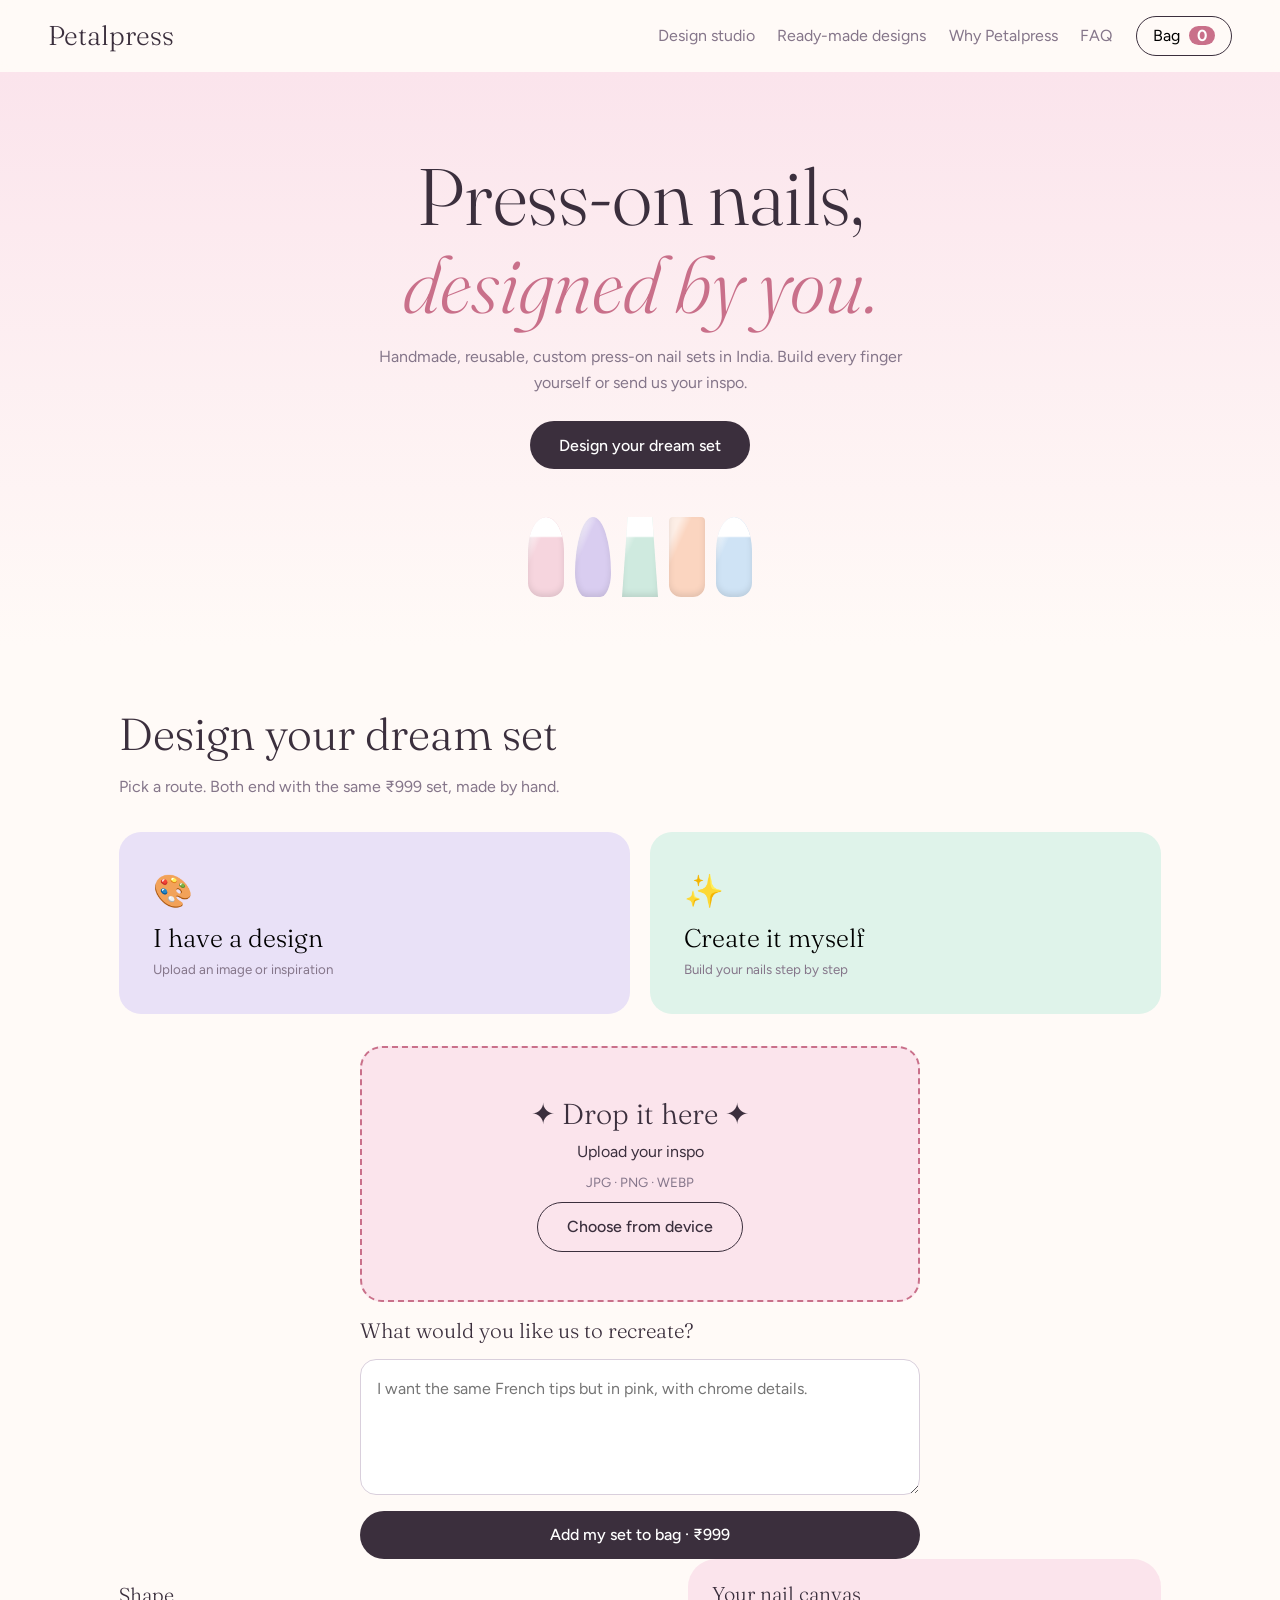
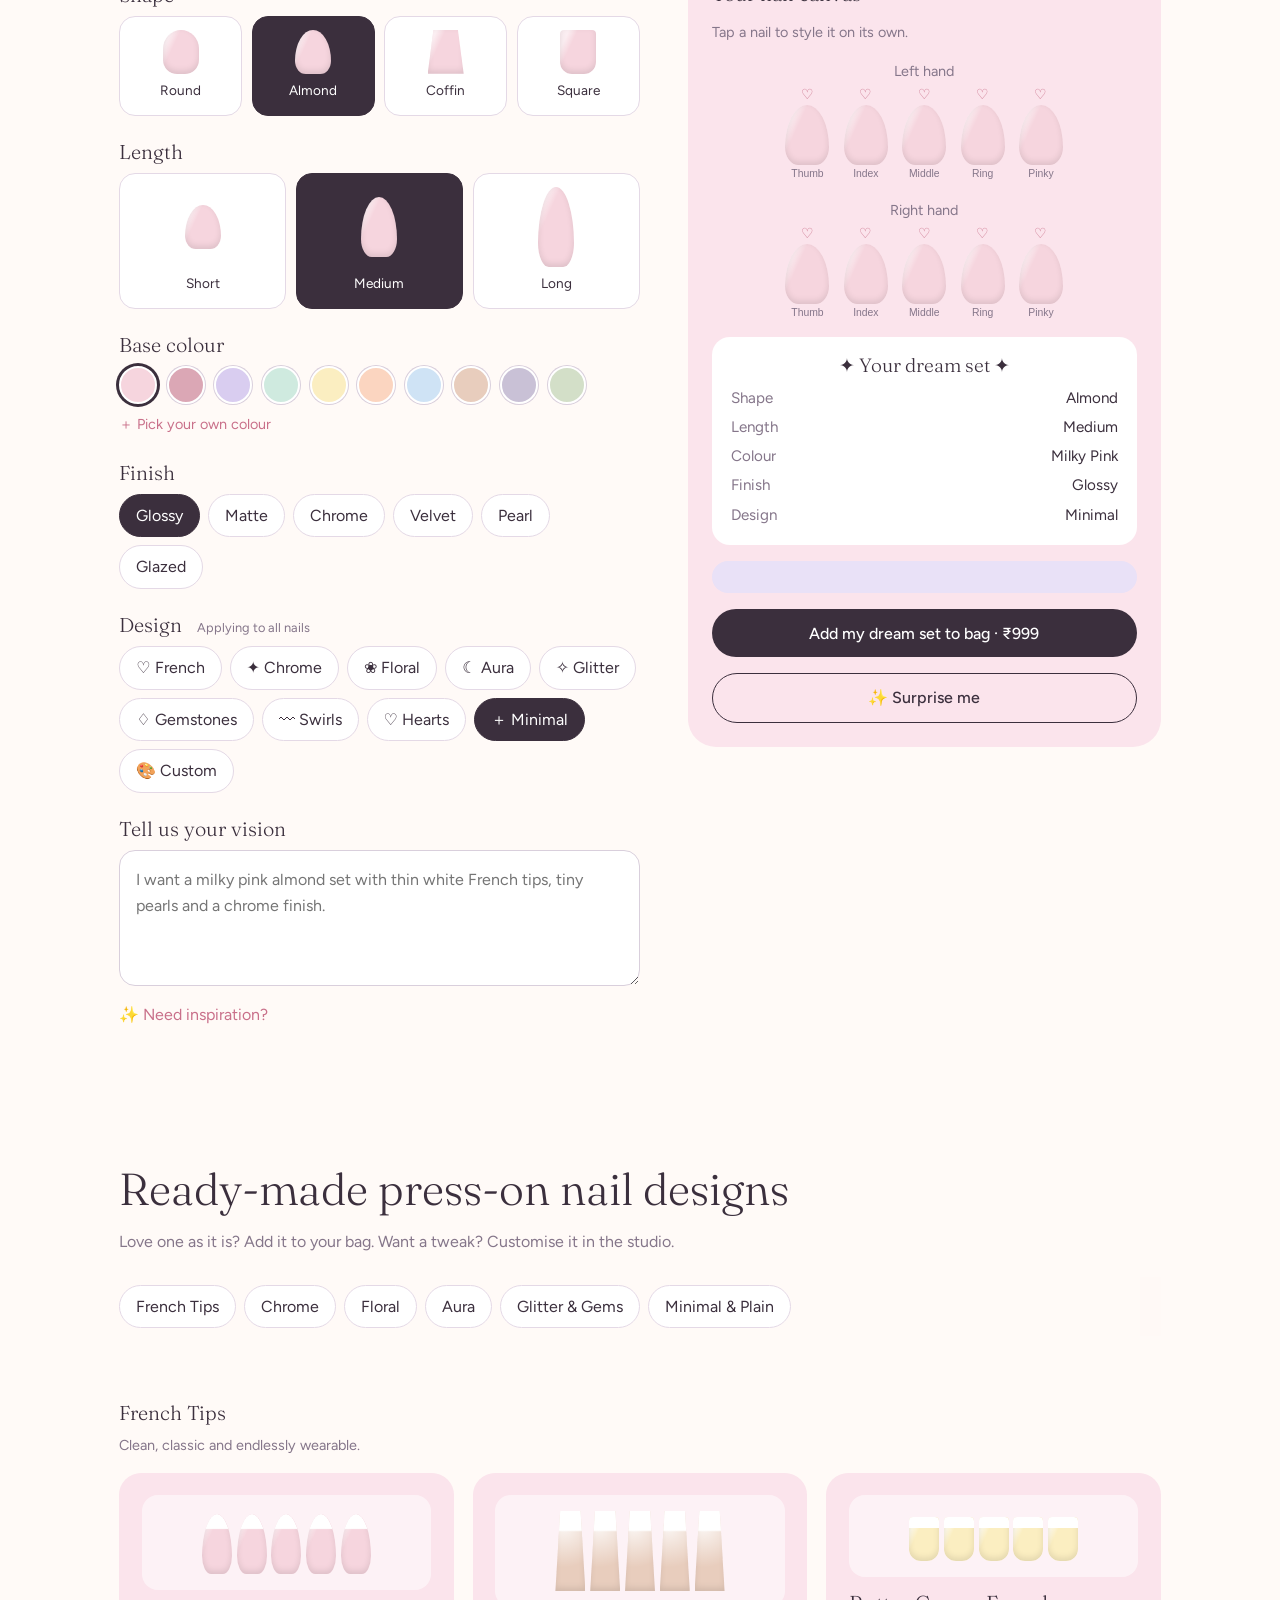
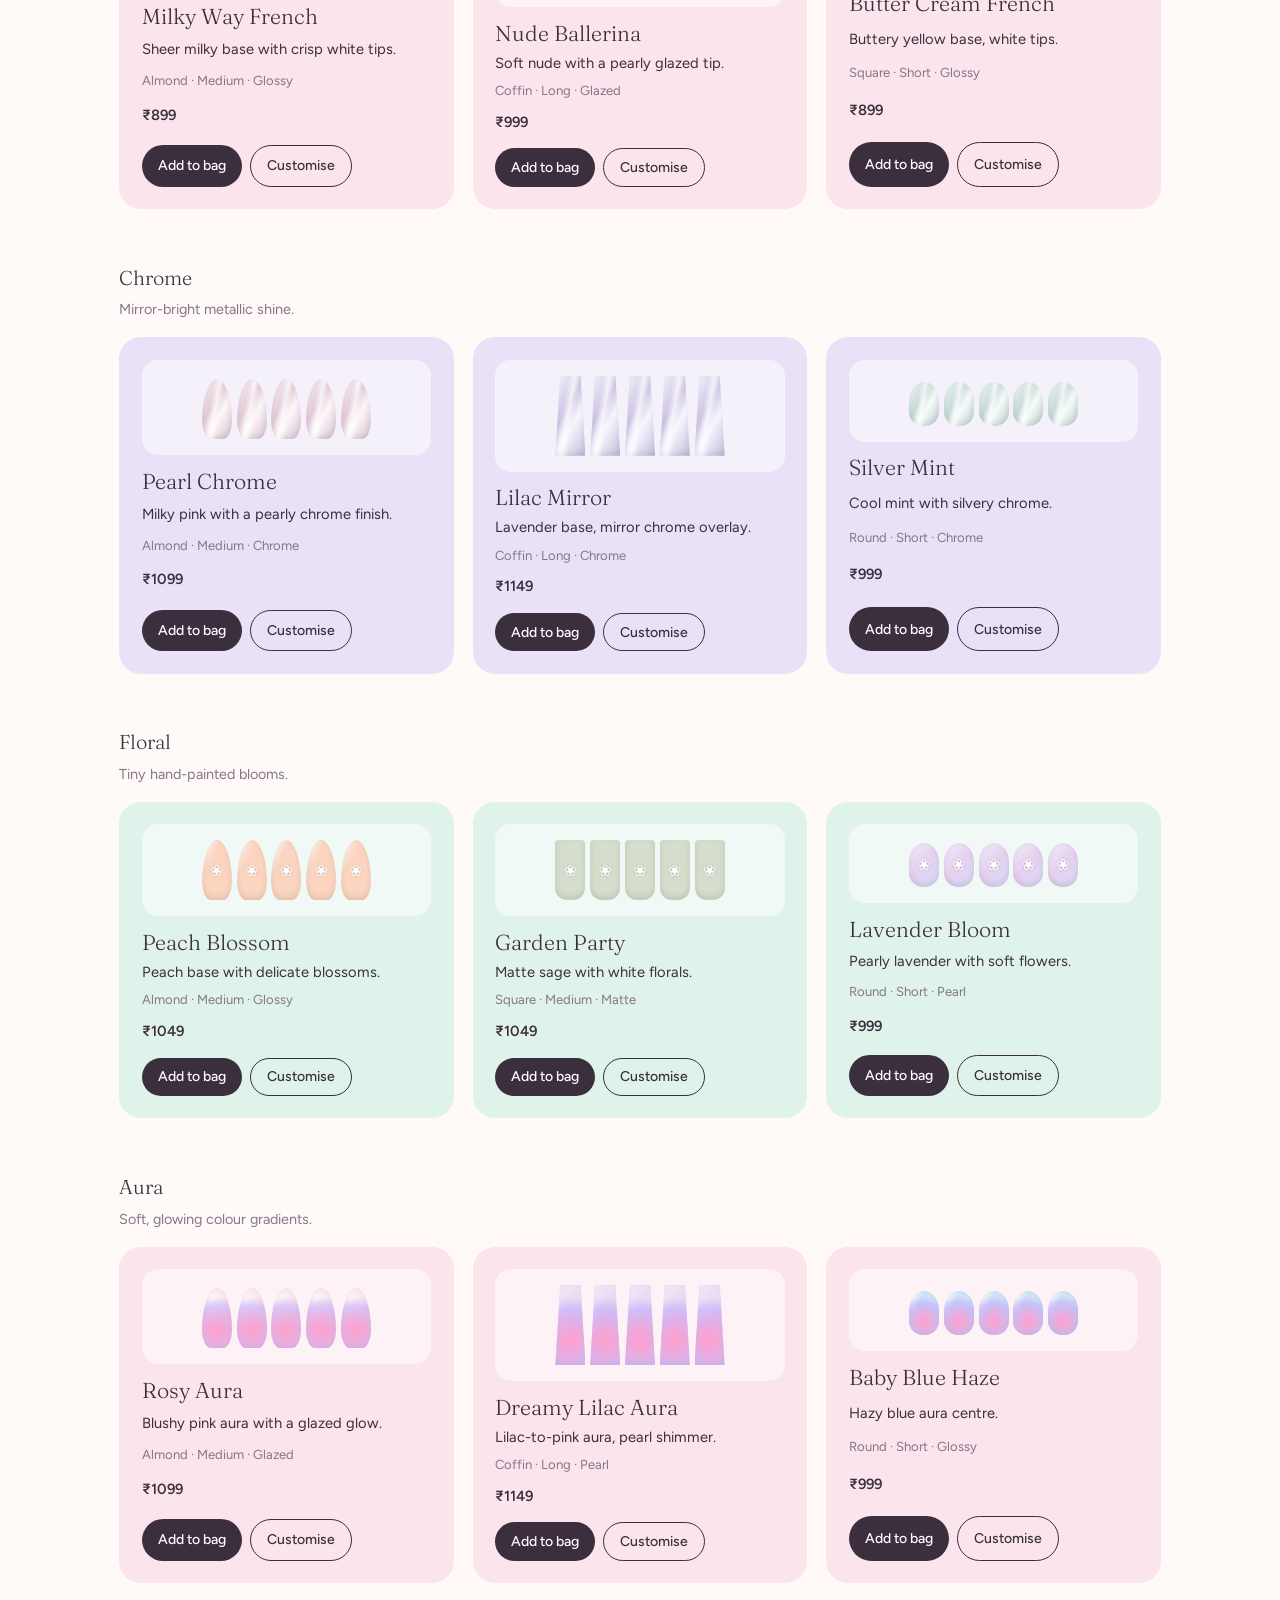
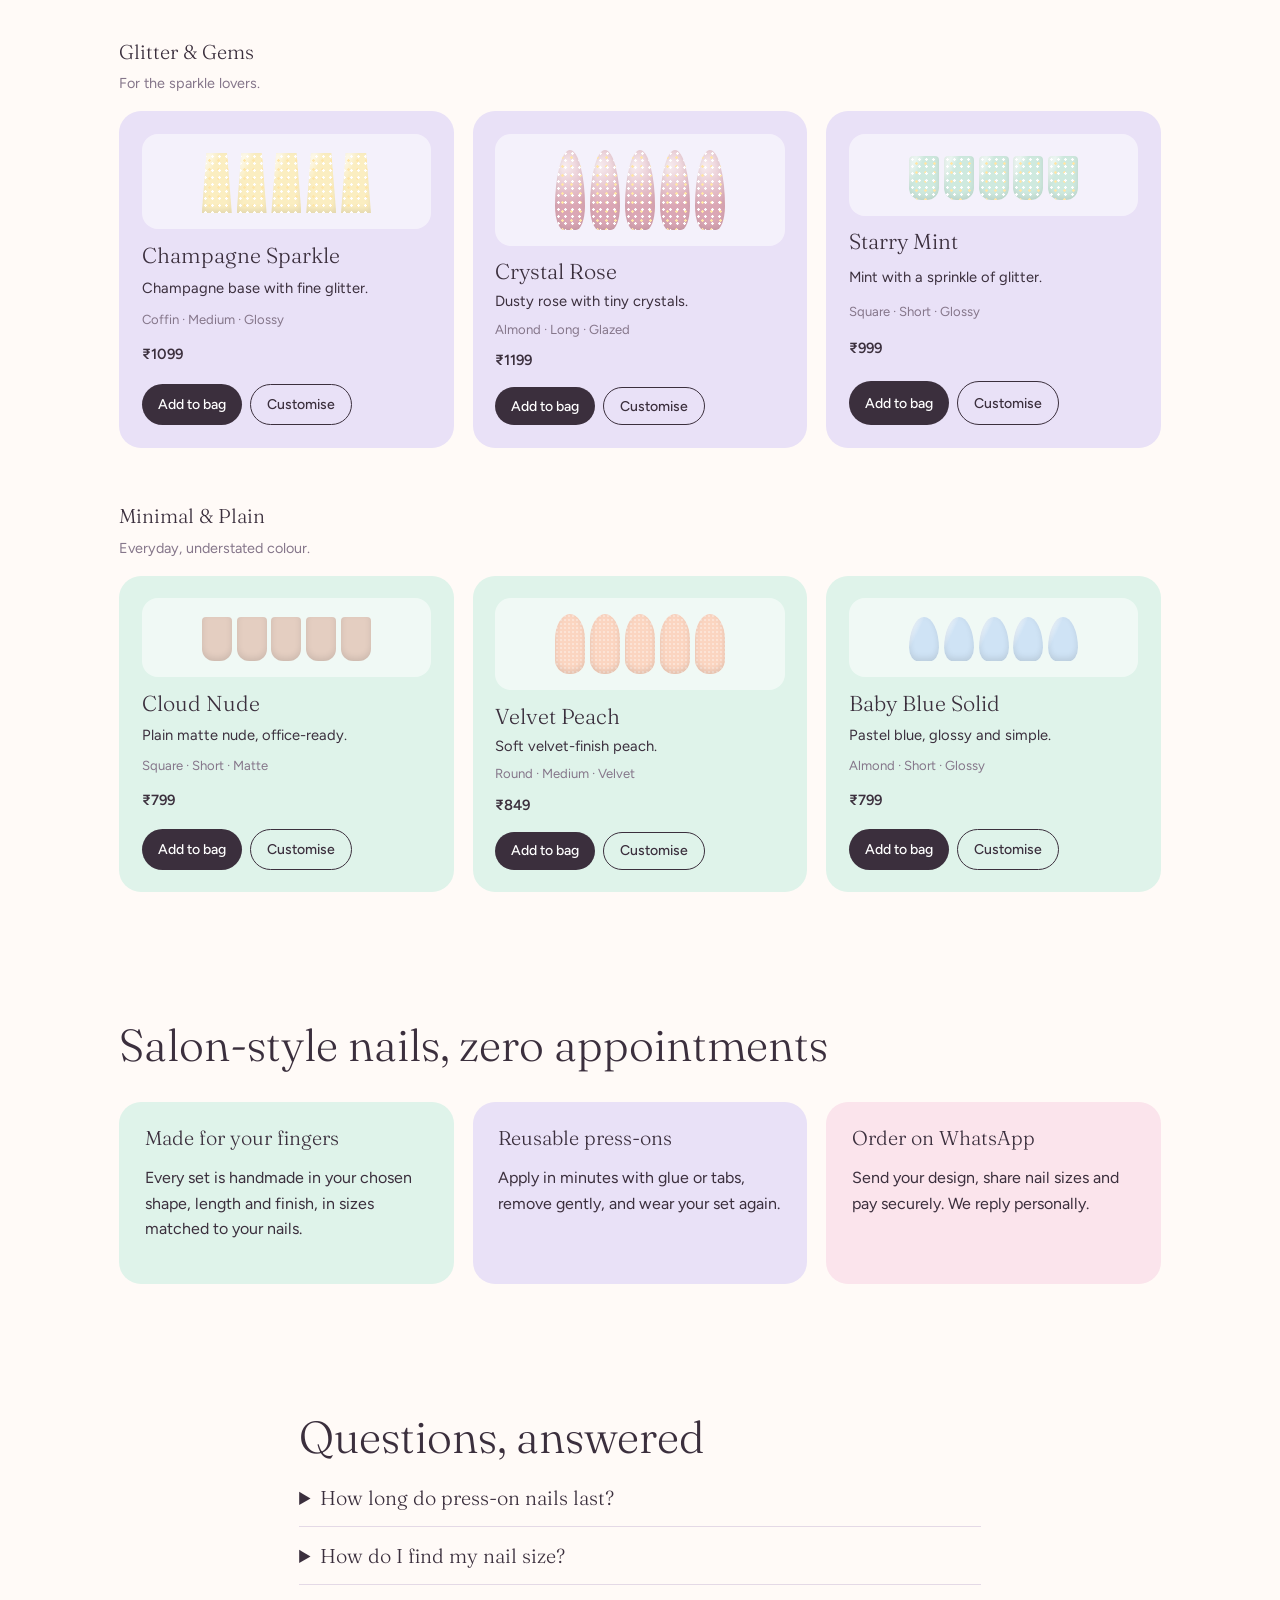
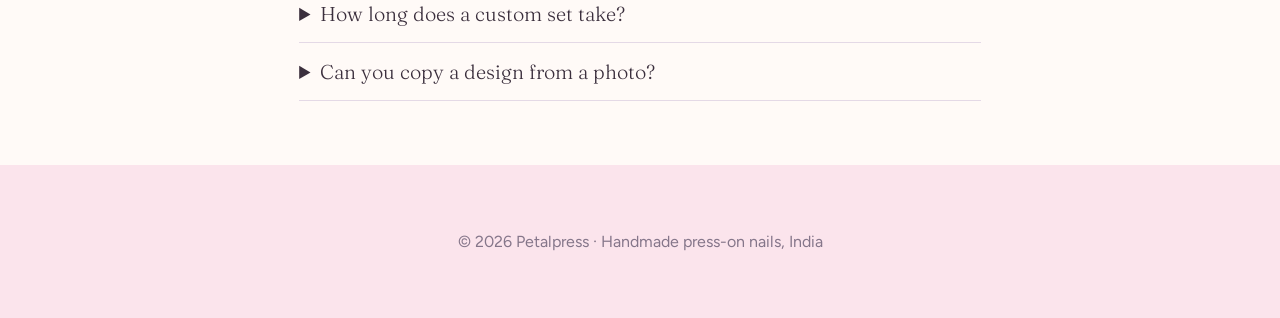
==== commit 0e938dbc: "Update Open Graph and Twitter meta tags" ====
--- a/index.html
+++ b/index.html
@@ -6,7 +6,8 @@
 <title>Custom Press-On Nails India | Design Your Dream Set | Petalpress</title>
 <meta name="description" content="Design custom press-on nails online. Pick shape, length, colour, finish and design for each finger, or upload your inspo. Handmade reusable nail sets from ₹999, delivered across India.">
 <meta name="robots" content="index, follow, max-image-preview:large">
-<link rel="canonical" href="https://www.yourdomain.com/">
+<meta name="google-site-verification" content="ODVPYH76fAk-SsJyJhytBt45pIolICmcRV67FhY1IGs" />
+<link rel="canonical" href="https://www.petalpressnailsindia.store/">
 <meta name="theme-color" content="#fbe4ec">
 <link rel="icon" href="/favicon.svg" type="image/svg+xml">
 <link rel="apple-touch-icon" href="/apple-touch-icon.png">
@@ -15,22 +16,20 @@
 <meta property="og:site_name" content="Petalpress">
 <meta property="og:title" content="Custom Press-On Nails India | Design Your Dream Set">
 <meta property="og:description" content="Build your own handmade press-on nail set, finger by finger, and order on WhatsApp.">
-<meta property="og:url" content="https://www.yourdomain.com/">
-<meta property="og:image" content="https://www.yourdomain.com/og-image.jpg">
+<meta property="og:url" content="https://www.petalpressnailsindia.store/">
 <meta property="og:locale" content="en_IN">
-<meta name="twitter:card" content="summary_large_image">
+<meta name="twitter:card" content="summary">
 <meta name="twitter:title" content="Custom Press-On Nails India | Petalpress">
 <meta name="twitter:description" content="Design your dream press-on nail set online. Handmade, reusable, from ₹999.">
-<meta name="twitter:image" content="https://www.yourdomain.com/og-image.jpg">
 <link rel="preconnect" href="https://fonts.googleapis.com">
 <link rel="preconnect" href="https://fonts.gstatic.com" crossorigin>
 <link rel="stylesheet" href="https://fonts.googleapis.com/css2?family=Fraunces:ital,opsz,wght@0,9..144,300;1,9..144,300&family=Figtree:wght@400;500;600&display=swap">
 <link rel="stylesheet" href="/styles.css">
 <script type="application/ld+json">
 {"@context":"https://schema.org","@graph":[
-{"@type":"Organization","@id":"https://www.yourdomain.com/#org","name":"Petalpress","url":"https://www.yourdomain.com/","logo":"https://www.yourdomain.com/logo.png","sameAs":["https://www.instagram.com/yourhandle"],"contactPoint":{"@type":"ContactPoint","contactType":"customer service","telephone":"+91-9999999999","availableLanguage":["English","Hindi"]}},
-{"@type":"WebSite","@id":"https://www.yourdomain.com/#site","url":"https://www.yourdomain.com/","name":"Petalpress","publisher":{"@id":"https://www.yourdomain.com/#org"},"inLanguage":"en-IN"},
-{"@type":"Product","name":"Custom Handmade Press-On Nail Set","description":"Personalised reusable press-on nails. Choose shape, length, colour, finish and design for every nail.","image":"https://www.yourdomain.com/og-image.jpg","brand":{"@type":"Brand","name":"Petalpress"},"offers":{"@type":"Offer","priceCurrency":"INR","price":"999","availability":"https://schema.org/InStock","url":"https://www.yourdomain.com/#studio","areaServed":"IN"}},
+{"@type":"Organization","@id":"https://www.petalpressnailsindia.store/#org","name":"Petalpress","url":"https://www.petalpressnailsindia.store/"},
+{"@type":"WebSite","@id":"https://www.petalpressnailsindia.store/#site","url":"https://www.petalpressnailsindia.store/","name":"Petalpress","publisher":{"@id":"https://www.petalpressnailsindia.store/#org"},"inLanguage":"en-IN"},
+{"@type":"Product","name":"Custom Handmade Press-On Nail Set","description":"Personalised reusable press-on nails. Choose shape, length, colour, finish and design for every nail.","brand":{"@type":"Brand","name":"Petalpress"},"offers":{"@type":"Offer","priceCurrency":"INR","price":"999","availability":"https://schema.org/InStock","url":"https://www.petalpressnailsindia.store/#studio","areaServed":"IN"}},
 {"@type":"FAQPage","mainEntity":[
 {"@type":"Question","name":"How long do press-on nails last?","acceptedAnswer":{"@type":"Answer","text":"With nail glue they last 1 to 2 weeks. With adhesive tabs they last 2 to 3 days. Gently removed sets can be reused."}},
 {"@type":"Question","name":"How do I find my nail size?","acceptedAnswer":{"@type":"Answer","text":"Measure the widest part of each nail in millimetres and send the sizes on WhatsApp after you place your order. We also send a size guide."}},
@@ -162,7 +161,7 @@
 </section>
 </main>
 
-<footer><p>© <span id="yr">2026</span> Petalpress · Handmade press-on nails, India</p><p><a href="https://wa.me/919999999999">WhatsApp</a> · <a href="https://www.instagram.com/yourhandle" rel="noopener">Instagram</a></p></footer>
+<footer><p>© <span id="yr">2026</span> Petalpress · Handmade press-on nails, India</p></footer>
 
 <aside class="drawer" id="drawer" aria-label="Your bag" hidden>
   <header><h3>Your bag</h3><button id="bagClose" aria-label="Close bag">✕</button></header>
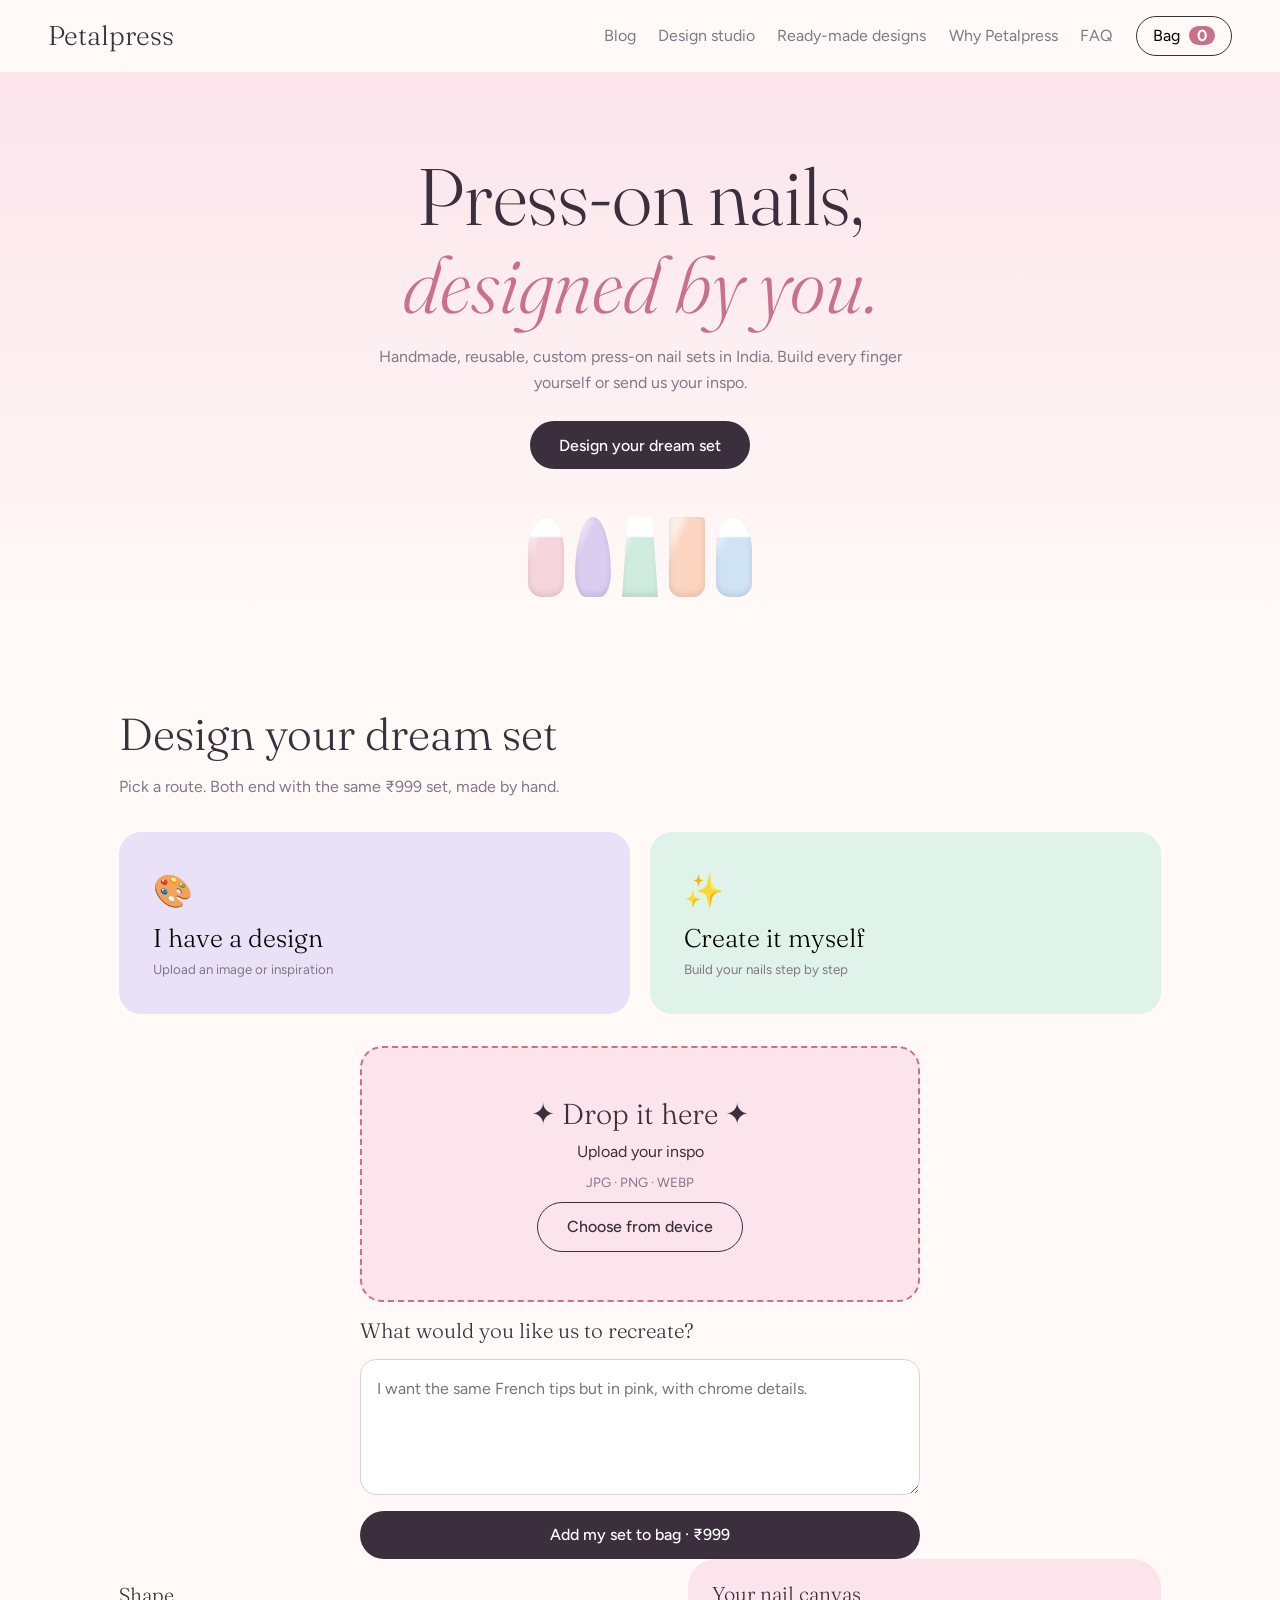
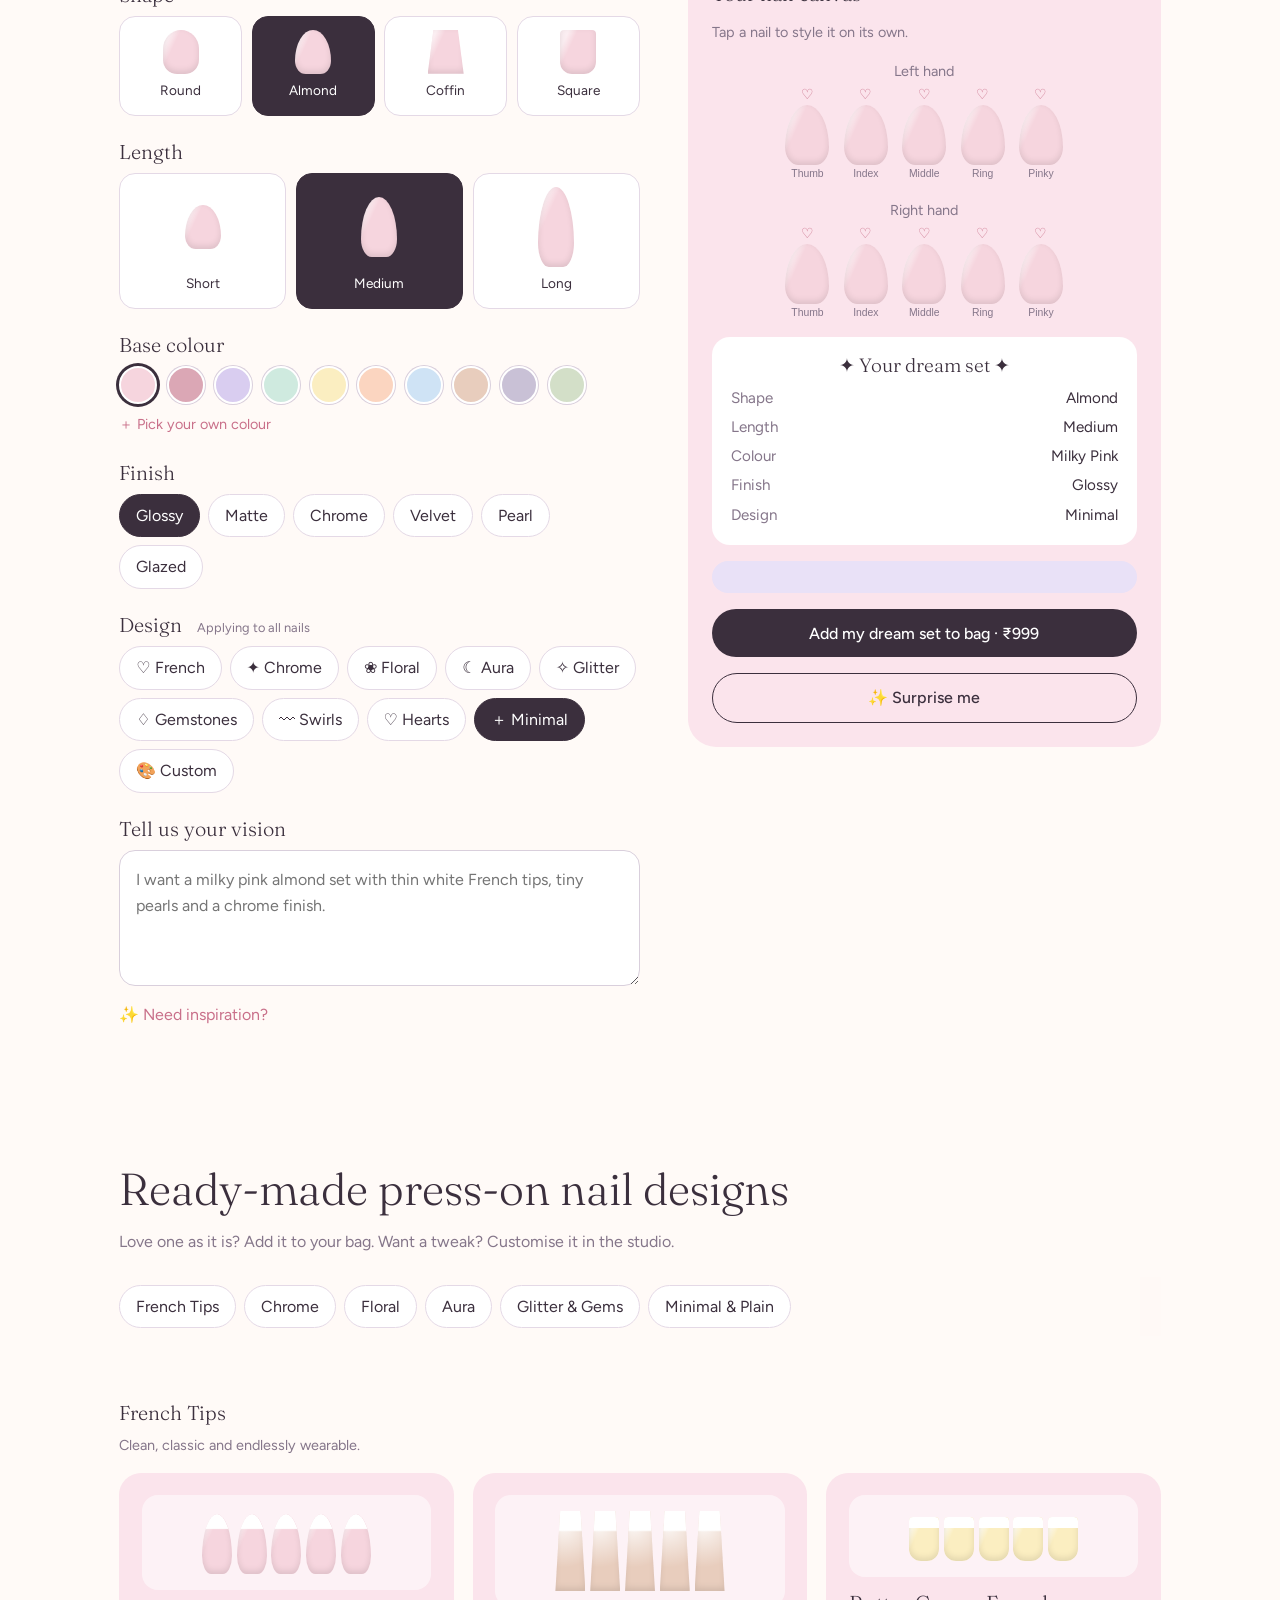
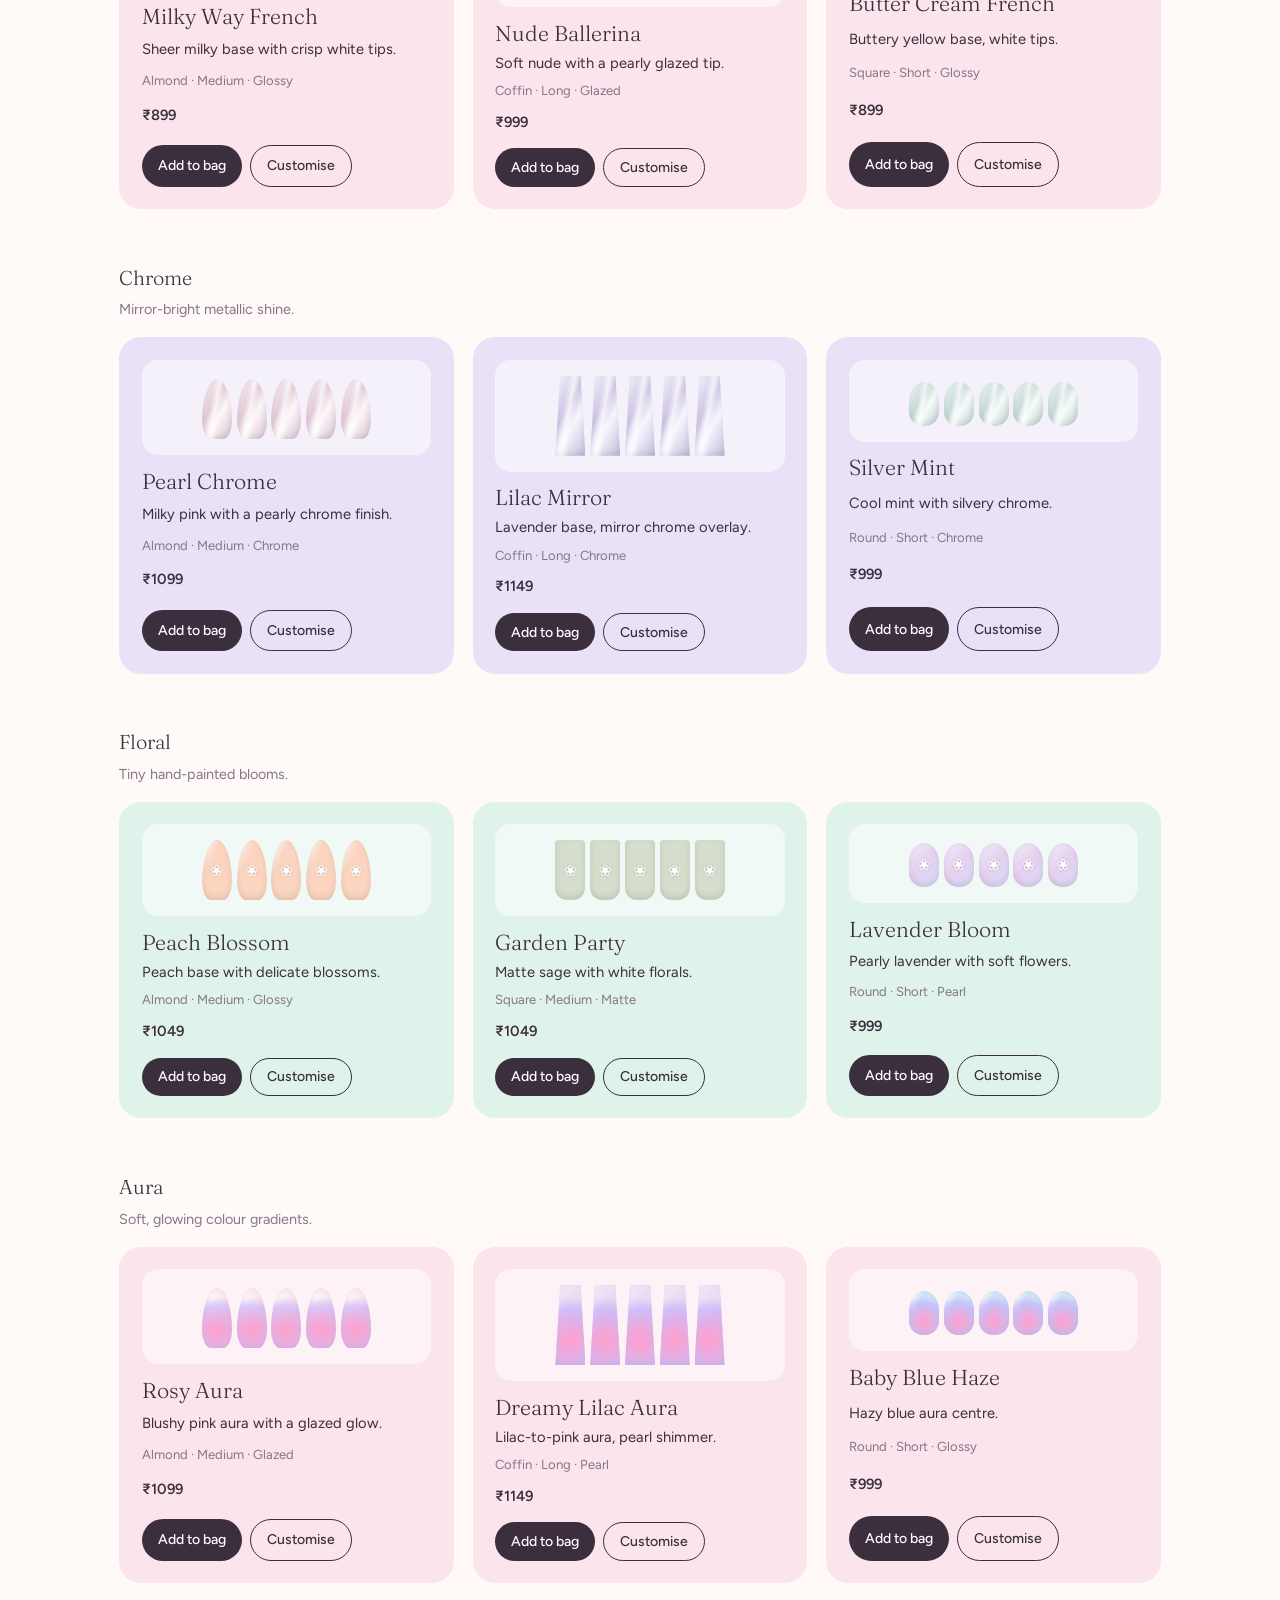
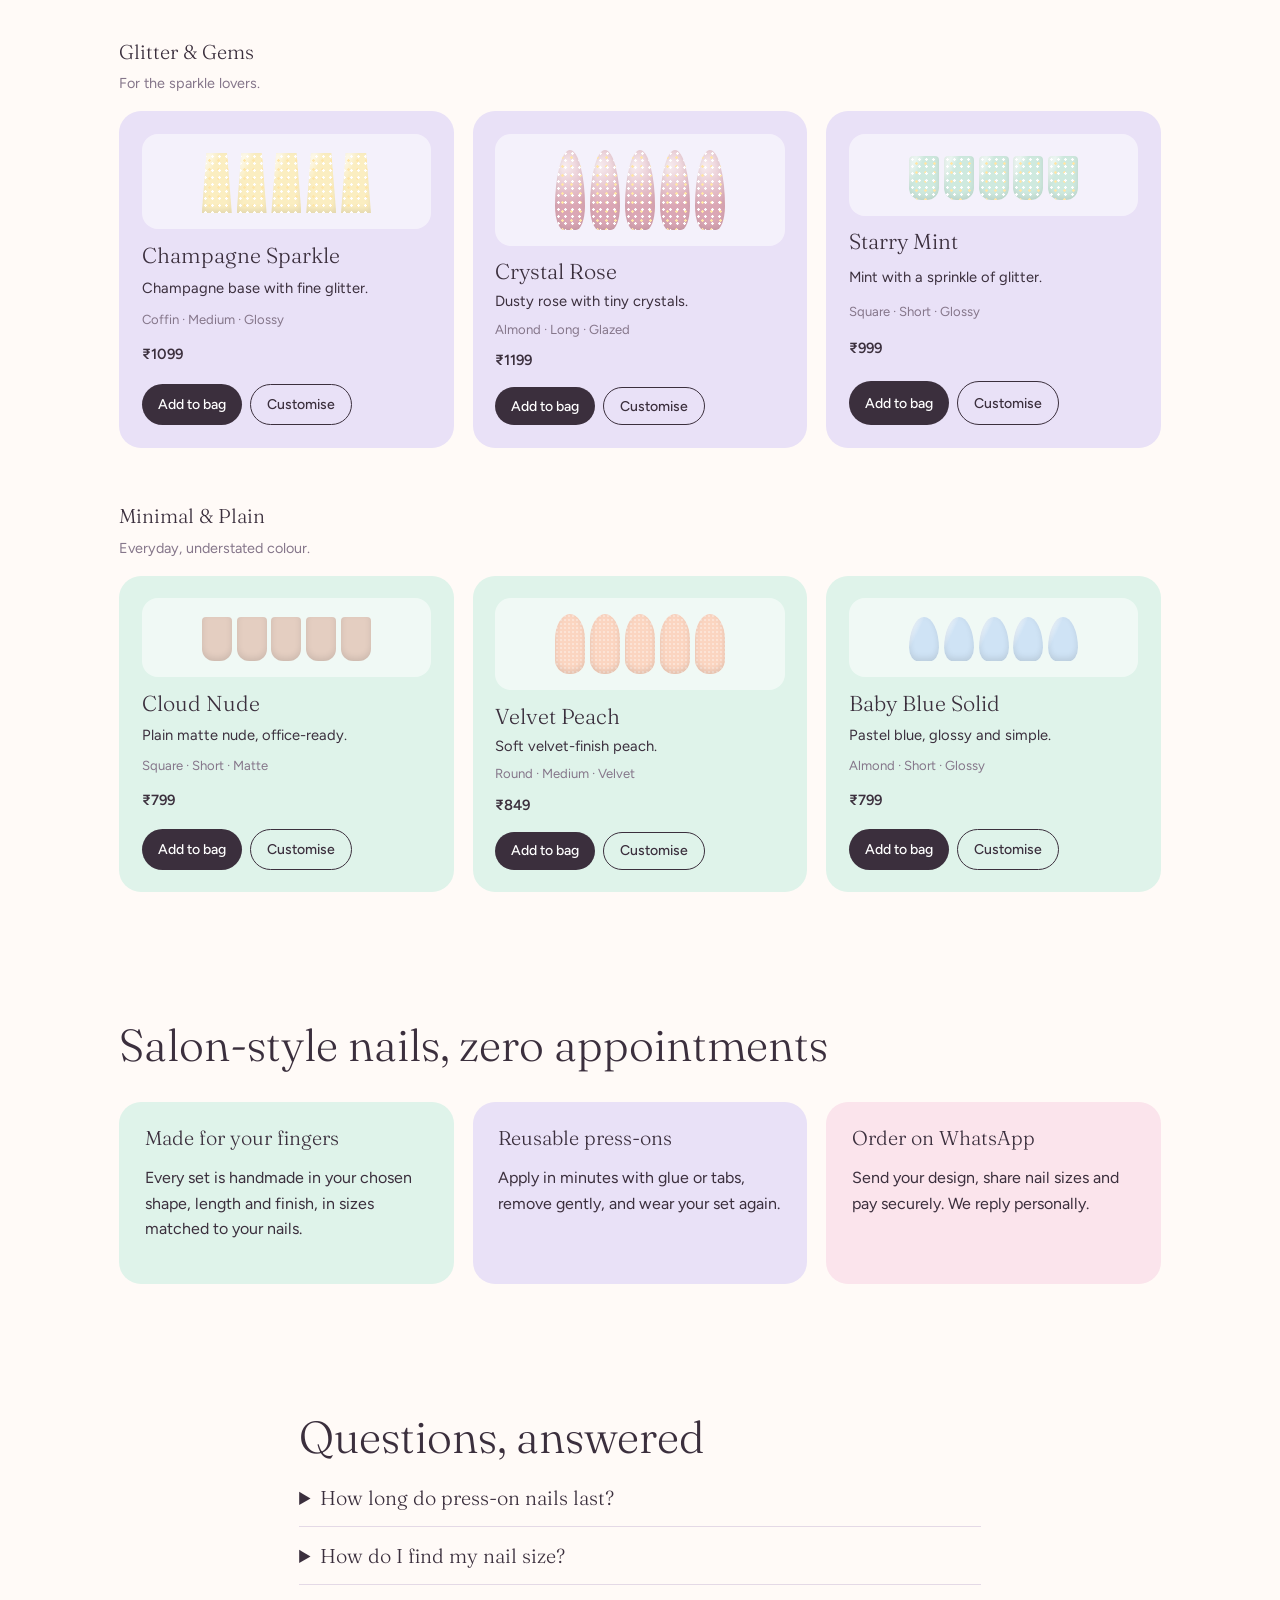
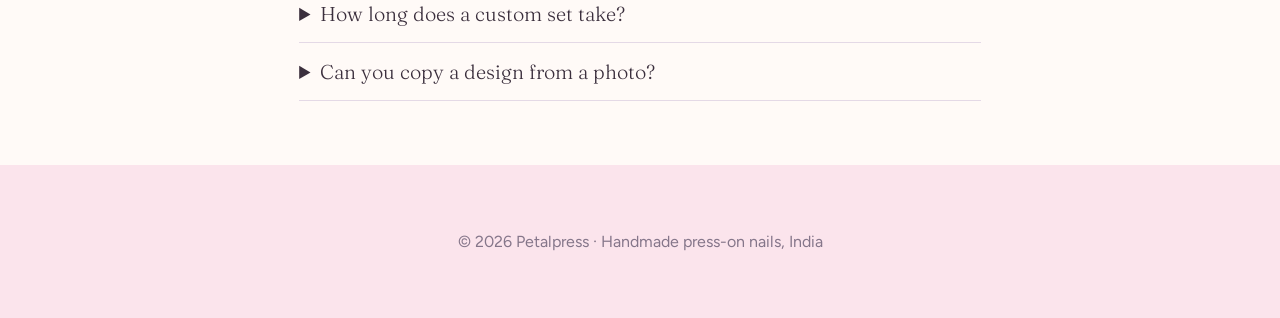
==== commit 5c78ecd2: "Update index.html" ====
--- a/index.html
+++ b/index.html
@@ -1,6 +1,15 @@
 <!DOCTYPE html>
 <html lang="en-IN">
 <head>
+  <!-- Google tag (gtag.js) -->
+<script async src="https://www.googletagmanager.com/gtag/js?id=G-3EDEPJJCYR"></script>
+<script>
+  window.dataLayer = window.dataLayer || [];
+  function gtag(){dataLayer.push(arguments);}
+  gtag('js', new Date());
+
+  gtag('config', 'G-3EDEPJJCYR');
+</script>
 <meta charset="utf-8">
 <meta name="viewport" content="width=device-width, initial-scale=1">
 <title>Custom Press-On Nails India | Design Your Dream Set | Petalpress</title>
@@ -44,7 +53,7 @@
 <a class="skip" href="#studio">Skip to nail studio</a>
 <header class="top">
   <a href="/" class="logo" aria-label="Petalpress home">Petalpress</a>
-  <nav aria-label="Main"><a href="#studio">Design studio</a><a href="#designs">Ready-made designs</a><a href="#why">Why Petalpress</a><a href="#faq">FAQ</a></nav>
+  <nav aria-label="Main"><a href="/blog.html">Blog</a><a href="#studio">Design studio</a><a href="#designs">Ready-made designs</a><a href="#why">Why Petalpress</a><a href="#faq">FAQ</a></nav>
   <button class="bagbtn" id="bagOpen" aria-label="Open bag">Bag <b id="bagCount">0</b></button>
 </header>
 
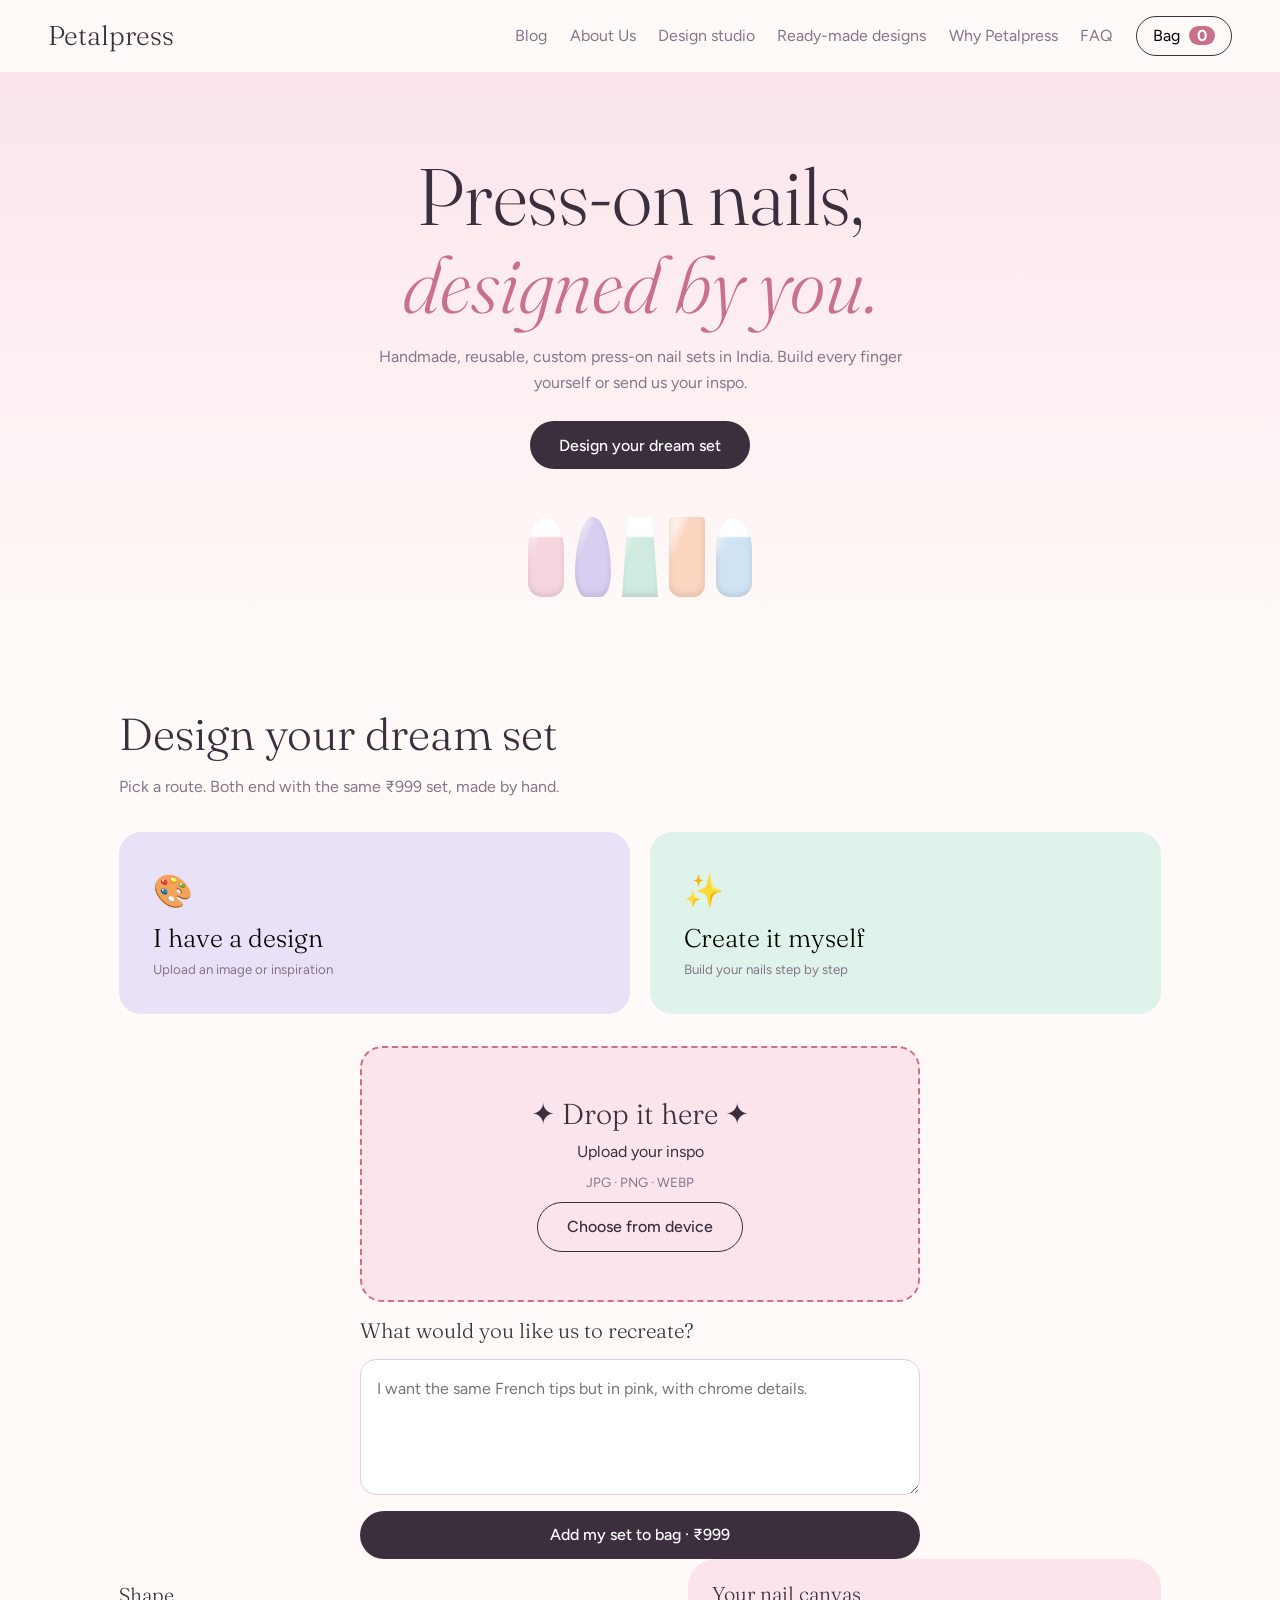
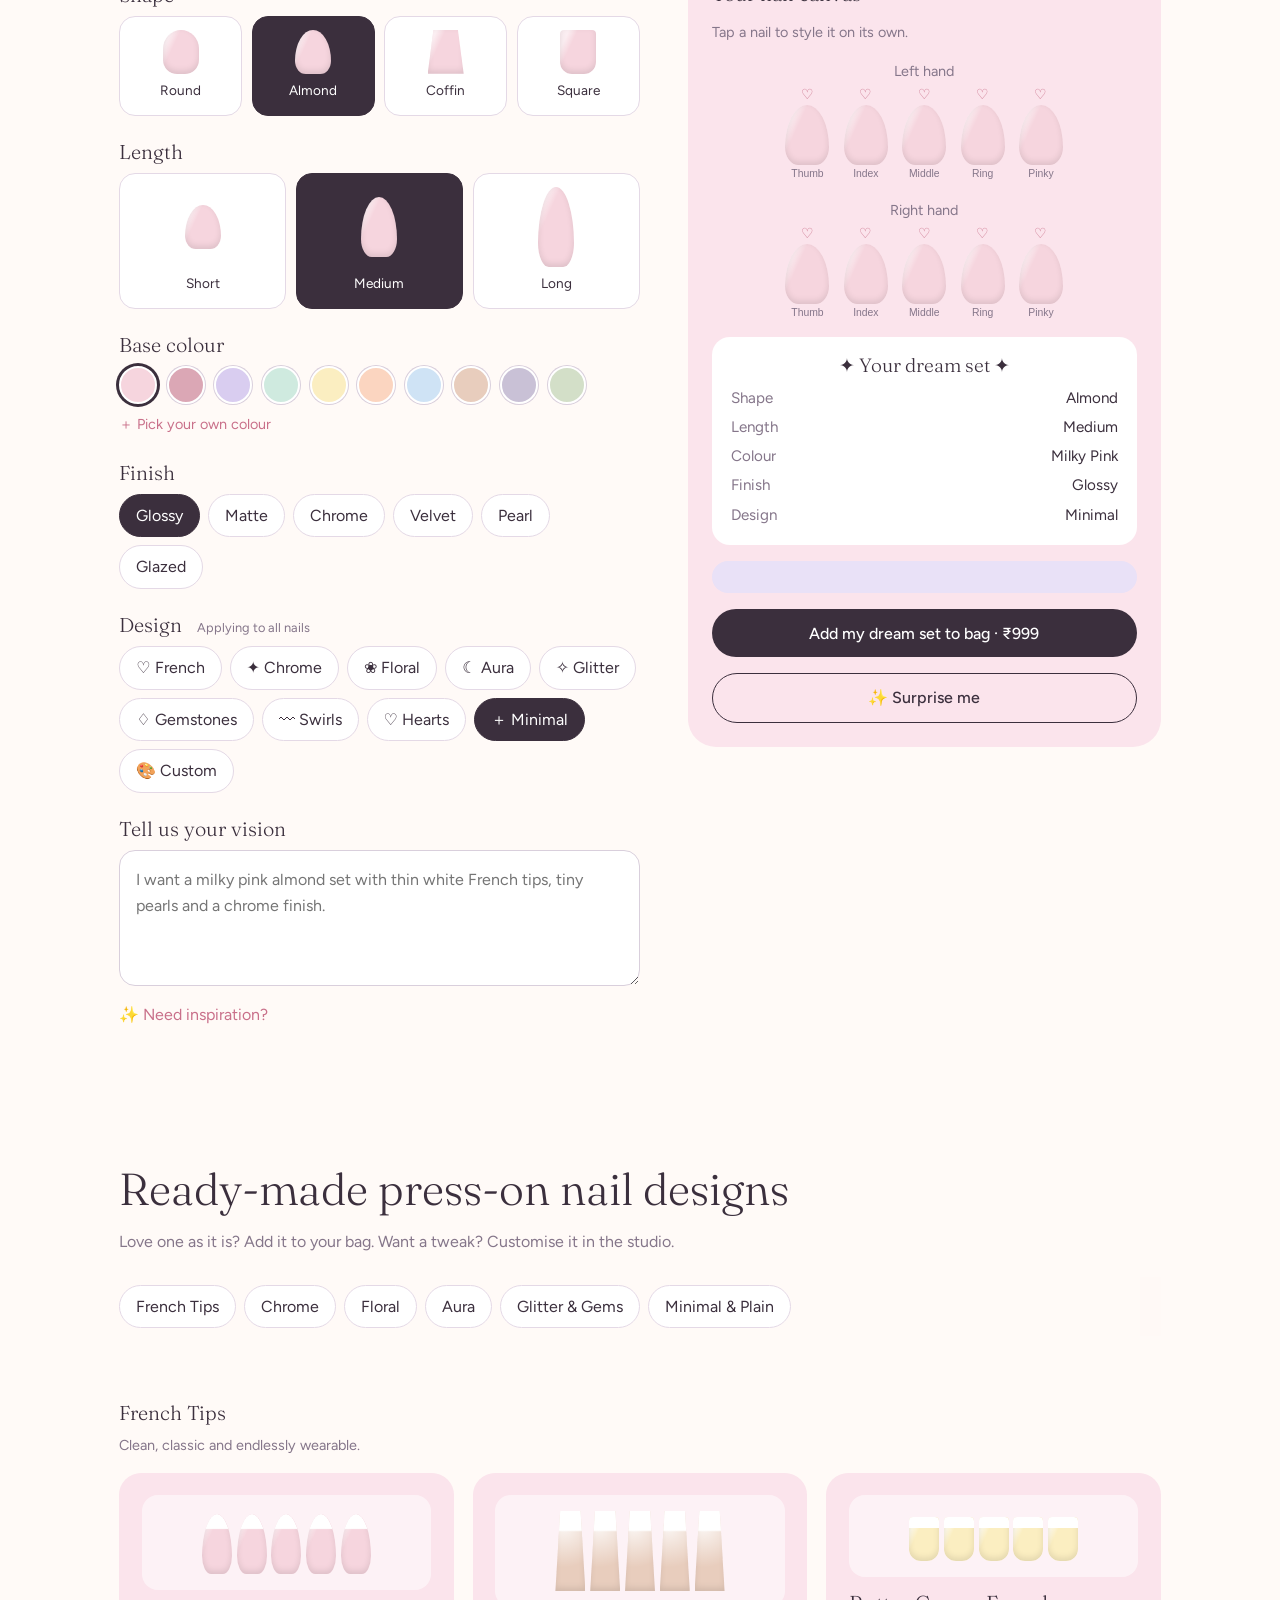
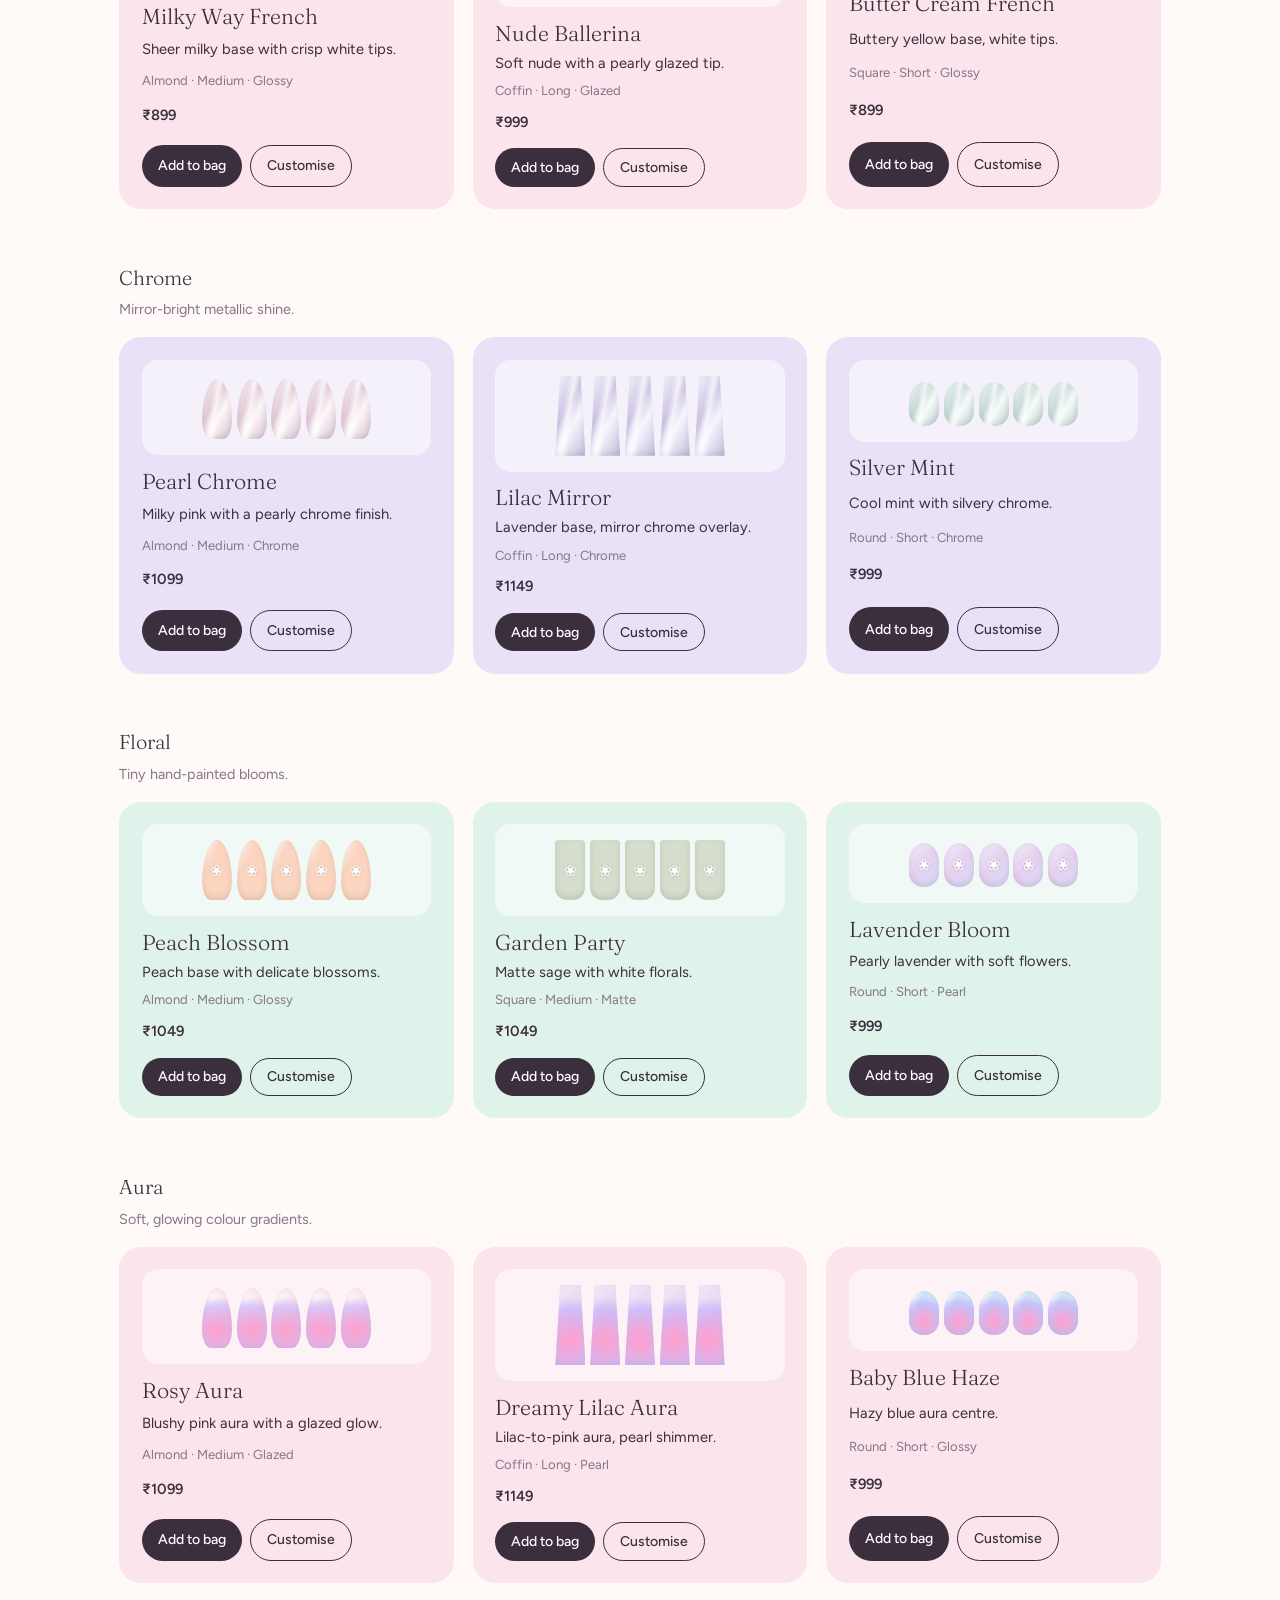
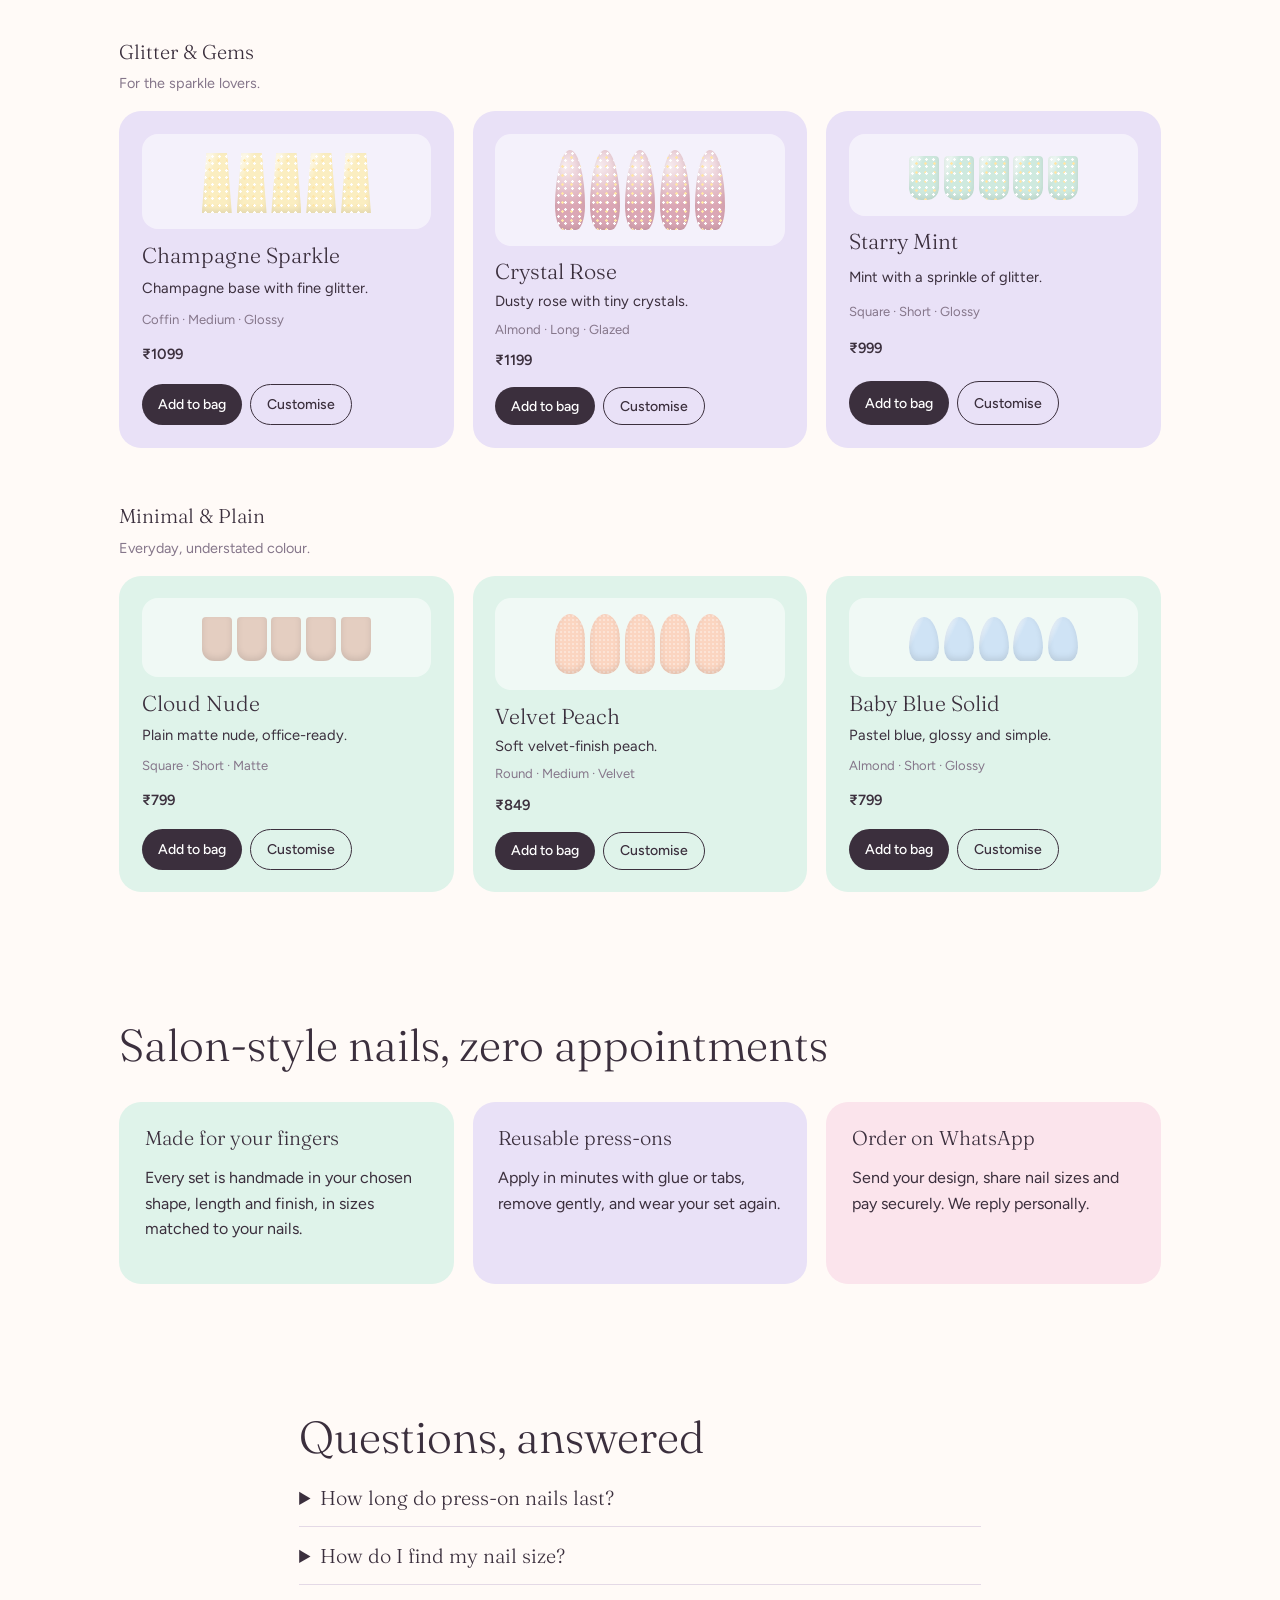
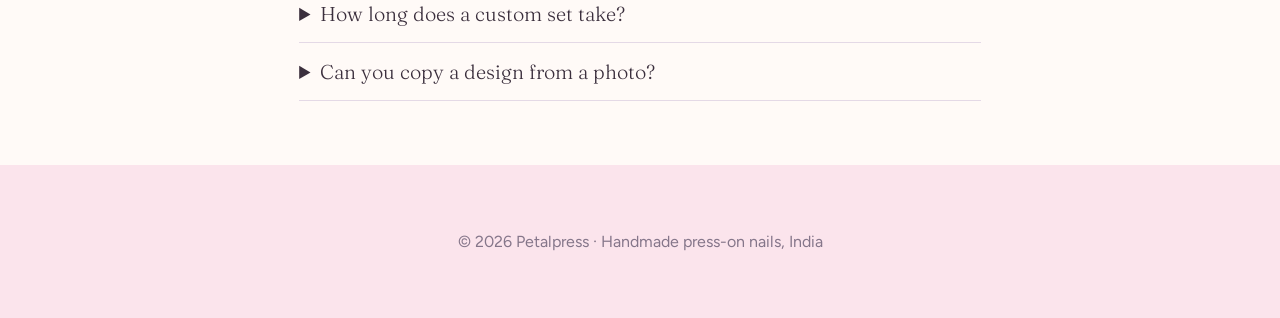
==== commit d40842e8: "Update navigation links in index.html" ====
--- a/index.html
+++ b/index.html
@@ -53,7 +53,14 @@
 <a class="skip" href="#studio">Skip to nail studio</a>
 <header class="top">
   <a href="/" class="logo" aria-label="Petalpress home">Petalpress</a>
-  <nav aria-label="Main"><a href="/blog.html">Blog</a><a href="#studio">Design studio</a><a href="#designs">Ready-made designs</a><a href="#why">Why Petalpress</a><a href="#faq">FAQ</a></nav>
+  <nav aria-label="Main">
+  <a href="/blog.html">Blog</a>
+  <a href="/about.html">About Us</a>
+  <a href="#studio">Design studio</a>
+  <a href="#designs">Ready-made designs</a>
+  <a href="#why">Why Petalpress</a>
+  <a href="#faq">FAQ</a>
+</nav>
   <button class="bagbtn" id="bagOpen" aria-label="Open bag">Bag <b id="bagCount">0</b></button>
 </header>
 
